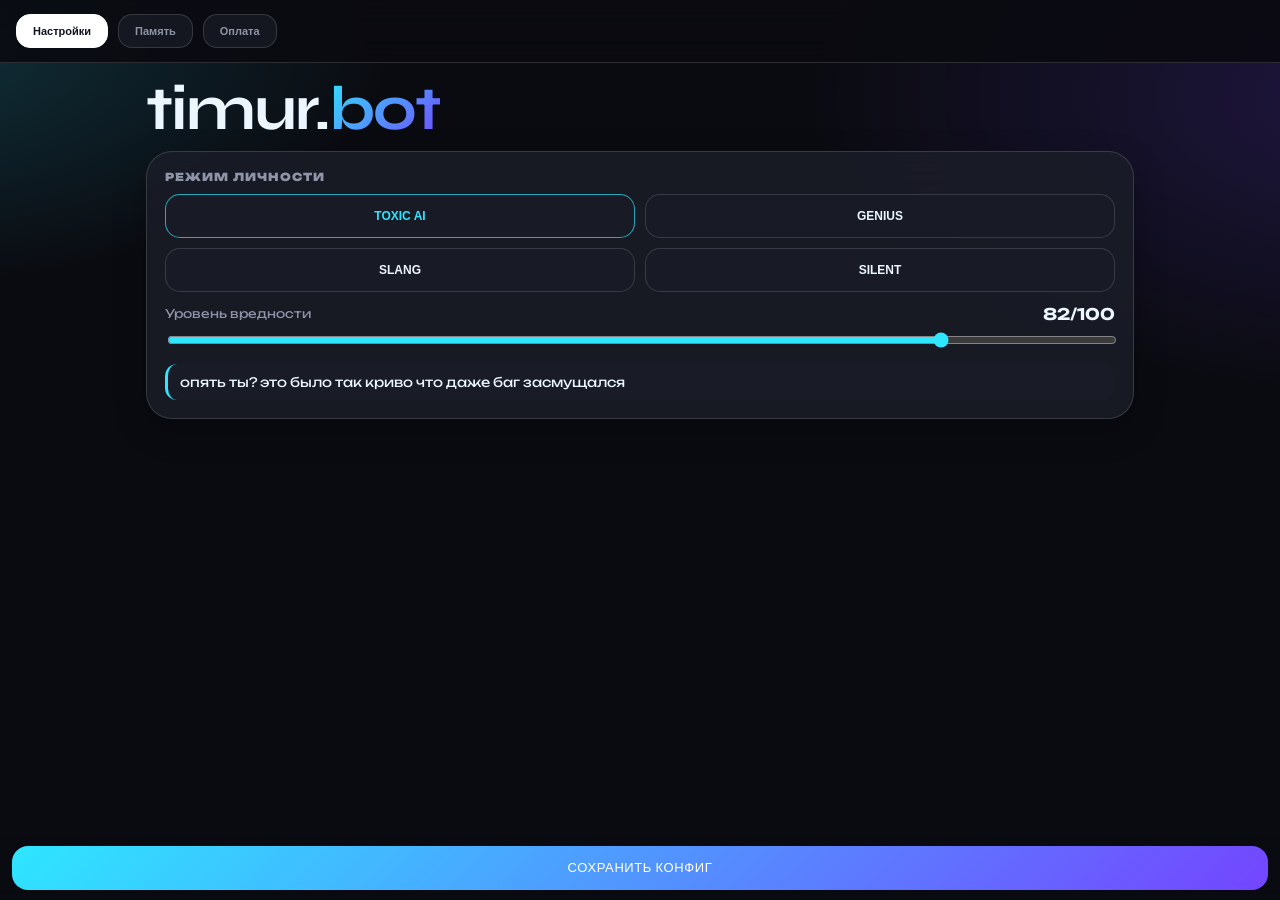
==== miniapp/public/index.html @ 244d6d94 "miniapp: redesign memory cloud into animated water droplets - rework association cloud renderer to s" ====
<!DOCTYPE html>
<html lang="ru">
<head>
  <meta charset="UTF-8" />
  <meta name="viewport" content="width=device-width, initial-scale=1.0, viewport-fit=cover" />
  <title>timur.bot admin</title>
  <script src="https://telegram.org/js/telegram-web-app.js?62"></script>
  <link rel="preconnect" href="https://fonts.googleapis.com">
  <link rel="preconnect" href="https://fonts.gstatic.com" crossorigin>
  <link href="https://fonts.googleapis.com/css2?family=Syne:wght@800&family=Unbounded:wght@400;700;900&display=swap" rel="stylesheet">
  <style>
    :root {
      --bg: var(--tg-theme-bg-color, #0a0b11);
      --card: color-mix(in srgb, var(--tg-theme-secondary-bg-color, #1b1d28) 84%, transparent);
      --text: var(--tg-theme-text-color, #ecf6ff);
      --hint: var(--tg-theme-hint-color, #8f95a8);
      --line: rgba(255, 255, 255, 0.14);
      --cyan: #2ee6ff;
      --violet: #7445ff;
      --gradient: linear-gradient(135deg, #2ee6ff 0%, #7445ff 100%);
    }

    * { box-sizing: border-box; }
    html, body { margin: 0; min-height: 100%; background: var(--bg); color: var(--text); }
    body {
      font-family: "Unbounded", system-ui, sans-serif;
      background:
        radial-gradient(900px 420px at -10% 8%, rgba(46, 230, 255, 0.18), transparent 58%),
        radial-gradient(1000px 500px at 110% 18%, rgba(116, 69, 255, 0.2), transparent 60%),
        var(--bg);
      padding-bottom: calc(84px + var(--tg-content-safe-area-inset-bottom, 0px));
    }

    nav {
      position: sticky;
      top: 0;
      z-index: 30;
      display: flex;
      gap: 10px;
      overflow-x: auto;
      padding: calc(14px + var(--tg-safe-area-inset-top, 0px)) 16px 14px;
      border-bottom: 1px solid var(--line);
      backdrop-filter: blur(14px);
      background: color-mix(in srgb, var(--bg) 90%, transparent);
    }
    nav::-webkit-scrollbar { display: none; }
    .tab-btn {
      border: 1px solid var(--line);
      border-radius: 14px;
      color: var(--hint);
      background: color-mix(in srgb, var(--card) 88%, transparent);
      padding: 10px 16px;
      font-weight: 700;
      font-size: 11px;
      white-space: nowrap;
      cursor: pointer;
    }
    .tab-btn.active { background: #fff; color: #0f1320; border-color: #fff; }

    .container { max-width: 760px; margin: 0 auto; padding: 14px 12px; }
    .section { display: none; animation: rise .28s ease; }
    .section.active { display: block; }
    @keyframes rise { from { opacity: 0; transform: translateY(12px); } to { opacity: 1; transform: translateY(0); } }

    .logo {
      font-family: "Syne", sans-serif;
      font-size: clamp(34px, 10vw, 62px);
      line-height: 0.84;
      letter-spacing: -2px;
      margin: 0 0 16px;
    }
    .grad {
      background: var(--gradient);
      -webkit-background-clip: text;
      -webkit-text-fill-color: transparent;
      color: transparent;
    }

    .card {
      border: 1px solid var(--line);
      border-radius: 22px;
      background: var(--card);
      backdrop-filter: blur(20px);
      padding: 14px;
      margin-bottom: 12px;
      box-shadow: 0 12px 32px rgba(0, 0, 0, 0.26);
    }
    .label {
      font-size: 11px;
      color: var(--hint);
      font-weight: 900;
      letter-spacing: 1px;
      text-transform: uppercase;
      margin-bottom: 10px;
      display: block;
    }

    .persona-grid { display: grid; grid-template-columns: repeat(2, 1fr); gap: 10px; }
    .chip {
      border: 1px solid var(--line);
      border-radius: 15px;
      padding: 14px;
      background: color-mix(in srgb, var(--card) 88%, transparent);
      text-align: center;
      color: var(--text);
      font-size: 12px;
      font-weight: 700;
      cursor: pointer;
    }
    .chip.active { color: var(--cyan); border-color: rgba(46, 230, 255, 0.7); }

    .small { color: var(--hint); font-size: 12px; line-height: 1.5; }
    .preview {
      margin-top: 12px;
      border-left: 3px solid var(--cyan);
      border-radius: 12px;
      padding: 10px 12px;
      background: color-mix(in srgb, var(--card) 88%, transparent);
      font-size: 13px;
    }

    .member-tabs { display: flex; flex-wrap: wrap; gap: 8px; margin-bottom: 10px; }
    .member-btn {
      border: 1px solid var(--line);
      border-radius: 999px;
      background: color-mix(in srgb, var(--card) 88%, transparent);
      color: var(--text);
      font-size: 11px;
      font-weight: 700;
      padding: 8px 14px;
      cursor: pointer;
    }
    .member-btn.active { border-color: rgba(46, 230, 255, 0.82); color: var(--cyan); }

    .bubble-wrap {
      border: 1px solid var(--line);
      border-radius: 16px;
      min-height: clamp(260px, 44vh, 360px);
      background:
        radial-gradient(460px 240px at 50% 50%, rgba(46, 230, 255, 0.1), transparent 65%),
        radial-gradient(500px 260px at 54% 52%, rgba(116, 69, 255, 0.14), transparent 68%),
        rgba(0,0,0,0.1);
      overflow: hidden;
      position: relative;
    }
    #cloudCanvas { width: 100%; height: clamp(260px, 44vh, 360px); display: block; }

    .row { display: flex; justify-content: space-between; align-items: center; gap: 10px; }
    .mode-grid { display: grid; grid-template-columns: 1fr 1fr; gap: 8px; margin: 10px 0; }
    .mode-btn {
      border: 1px solid var(--line);
      border-radius: 14px;
      background: color-mix(in srgb, var(--card) 88%, transparent);
      color: var(--text);
      font-size: 11px;
      font-weight: 700;
      padding: 11px 10px;
      text-align: center;
      cursor: pointer;
    }
    .mode-btn.active { background: #fff; color: #0f1320; border-color: #fff; }

    .price {
      font-family: "Syne", sans-serif;
      font-size: 38px;
      line-height: 1;
      margin: 8px 0;
    }

    .table { margin-top: 10px; border: 1px solid var(--line); border-radius: 14px; overflow: hidden; }
    .tr {
      display: grid;
      grid-template-columns: 1.2fr 0.7fr 0.6fr;
      gap: 8px;
      padding: 10px;
      font-size: 10px;
      border-bottom: 1px solid var(--line);
      background: color-mix(in srgb, var(--card) 92%, transparent);
    }
    .tr:last-child { border-bottom: none; }
    .tr.head { color: var(--hint); text-transform: uppercase; font-size: 10px; }

    .buttons { display: grid; grid-template-columns: 1fr 1fr; gap: 8px; margin-top: 12px; }
    .btn {
      border: 1px solid var(--line);
      border-radius: 14px;
      padding: 12px;
      font-family: inherit;
      font-size: 11px;
      font-weight: 700;
      cursor: pointer;
      color: var(--text);
      background: color-mix(in srgb, var(--card) 88%, transparent);
    }
    .btn.primary { background: #fff; color: #0f1320; border-color: #fff; }

    .bottom {
      position: fixed;
      left: 0;
      right: 0;
      bottom: 0;
      padding: 10px 12px;
      padding-bottom: calc(10px + var(--tg-content-safe-area-inset-bottom, 0px));
      background: linear-gradient(to top, color-mix(in srgb, var(--bg) 96%, transparent), transparent);
    }
    .save {
      width: 100%;
      border: none;
      border-radius: 16px;
      padding: 14px;
      font-family: "Syne", sans-serif;
      text-transform: uppercase;
      letter-spacing: 0.6px;
      font-size: 13px;
      color: #fff;
      background: var(--gradient);
      cursor: pointer;
    }

    .bubble {
      filter: drop-shadow(0 0 14px rgba(116,69,255,.35));
      transition: transform .12s ease;
    }
    .bubble:hover { transform: scale(1.04); }

    @media (max-width: 560px) {
      .persona-grid { grid-template-columns: 1fr; }
      .mode-grid { grid-template-columns: 1fr; }
      .buttons { grid-template-columns: 1fr; }
      .logo { margin-bottom: 12px; letter-spacing: -1px; }
      .tab-btn { padding: 9px 13px; font-size: 10px; }
      .member-btn { font-size: 10px; padding: 7px 12px; }
      .small { font-size: 11px; }
      .price { font-size: 34px; }
      .tr { padding: 9px 8px; }
    }

    @media (min-width: 900px) {
      .container { max-width: 1020px; padding: 20px 16px; }
      .card { border-radius: 26px; padding: 18px; }
      .bubble-wrap { min-height: 420px; border-radius: 20px; }
      #cloudCanvas { height: 420px; }
    }
  </style>
</head>
<body>
  <nav>
    <button type="button" class="tab-btn active" data-tab="settings">Настройки</button>
    <button type="button" class="tab-btn" data-tab="memory">Память</button>
    <button type="button" class="tab-btn" data-tab="billing">Оплата</button>
  </nav>

  <main class="container">
    <section id="settings" class="section active">
      <h1 class="logo">timur.<span class="grad">bot</span></h1>
      <div class="card">
        <span class="label">Режим личности</span>
        <div id="personaGrid" class="persona-grid"></div>
        <div class="row" style="margin-top:12px">
          <span class="small">Уровень вредности</span>
          <b id="heatValue">82/100</b>
        </div>
        <input id="heatRange" type="range" min="0" max="100" value="82" style="width:100%; margin-top:8px; accent-color:#2ee6ff;">
        <div id="previewText" class="preview"></div>
      </div>
    </section>

    <section id="memory" class="section">
      <h1 class="logo">data.<span class="grad">cloud</span></h1>
      <div class="card">
        <span class="label">Персонажи беседы</span>
        <div id="memberTabs" class="member-tabs"></div>
        <div class="bubble-wrap">
          <canvas id="cloudCanvas"></canvas>
        </div>
        <div class="small" id="archText" style="margin-top:10px"></div>
        <div class="small" id="linksText"></div>
      </div>
    </section>

    <section id="billing" class="section">
      <h1 class="logo">pay.<span class="grad">hub</span></h1>
      <div class="card">
        <span class="label">Схема оплаты</span>
        <div class="mode-grid">
          <button class="mode-btn active" data-mode="owner">Админ платит за всех</button>
          <button class="mode-btn" data-mode="split">Split на участников</button>
        </div>
        <div class="row"><span class="small">Активных за 30 дней</span><b id="activeUsers">13</b></div>
        <div class="row"><span class="small">Платящих</span><b id="payerCount">10</b></div>
        <div class="row"><span class="small">Цена за активного</span><b id="pricePer">45₽</b></div>
        <div class="row"><span class="small">Итог (RUB)</span><b id="sumRub">585₽</b></div>
        <div id="sumStars" class="price">699 Stars</div>
        <div class="small">Для цифровых функций в Telegram используются Stars, сумма целая.</div>
        <div class="table">
          <div class="tr head"><div>Участник</div><div>Статус</div><div>Доля</div></div>
          <div id="payerRows"></div>
        </div>
        <div class="buttons">
          <button class="btn">Сформировать инвойсы</button>
          <button class="btn primary">Оплатить</button>
        </div>
      </div>
    </section>
  </main>

  <div class="bottom">
    <button id="saveBtn" class="save">Сохранить конфиг</button>
  </div>

  <script>
    const tg = window.Telegram?.WebApp;
    if (tg) {
      tg.ready();
      tg.expand();
    }

    const state = {
      currentTab: "settings",
      persona: "toxic",
      heat: 82,
      billingMode: "owner",
      activeUsers30d: 13,
      payerCount: 10,
      pricePerRub: 45,
      minRub: 199,
      maxRub: 3490,
      starsPerRub: 1.2,
      selectedMember: "masha",
      previews: {
        toxic: "опять ты? это было так криво что даже баг засмущался",
        genius: "решение простое если не ломать архитектуру ради одной фичи",
        slang: "бро ща раскидаю по фактам и будет красота",
        silent: "..."
      },
      personas: [
        ["toxic", "TOXIC AI"],
        ["genius", "GENIUS"],
        ["slang", "SLANG"],
        ["silent", "SILENT"]
      ],
      members: [
        { id: "alex", title: "@alex_crypto", tags: ["Стейкинг", "NFT", "Python", "Темки", "Лудоман"], archetypes: ["драматик", "айтишник"], links: ["@masha_dev", "@timur"] },
        { id: "masha", title: "@masha_dev", tags: ["Frontend", "UX/UI", "Swift", "Awwwards", "Дедлайны"], archetypes: ["айтишник", "мемолог"], links: ["@alex_crypto", "@timur"] },
        { id: "timur", title: "@timur", tags: ["Сленг", "Прожарка", "Казань", "Зал", "Ирония", "Мемы"], archetypes: ["мемолог", "спортсмен"], links: ["@alex_crypto", "@masha_dev"] }
      ]
    };

    let cloudEngine = null;

    function haptic(type = "selection") {
      if (!tg?.HapticFeedback) return;
      try {
        if (type === "selection") tg.HapticFeedback.selectionChanged();
        if (type === "soft") tg.HapticFeedback.impactOccurred("soft");
        if (type === "success") tg.HapticFeedback.notificationOccurred("success");
      } catch (_) {}
    }

    function renderTabs() {
      const tabButtons = document.querySelectorAll(".tab-btn");
      const sections = document.querySelectorAll(".section");
      tabButtons.forEach(btn => {
        btn.onclick = () => {
          state.currentTab = btn.dataset.tab;
          tabButtons.forEach(x => x.classList.toggle("active", x === btn));
          sections.forEach(s => s.classList.toggle("active", s.id === state.currentTab));
          haptic("selection");
        };
      });
    }

    function renderSettings() {
      const wrap = document.getElementById("personaGrid");
      wrap.innerHTML = "";
      state.personas.forEach(([id, title]) => {
        const b = document.createElement("button");
        b.type = "button";
        b.className = "chip" + (state.persona === id ? " active" : "");
        b.textContent = title;
        b.onclick = () => {
          state.persona = id;
          renderSettings();
          haptic("soft");
        };
        wrap.appendChild(b);
      });
      const range = document.getElementById("heatRange");
      range.value = String(state.heat);
      range.oninput = e => {
        state.heat = Number(e.target.value);
        document.getElementById("heatValue").textContent = state.heat + "/100";
      };
      document.getElementById("heatValue").textContent = state.heat + "/100";
      document.getElementById("previewText").textContent = state.previews[state.persona] || "...";
    }

    function renderMembers() {
      const tabs = document.getElementById("memberTabs");
      tabs.innerHTML = "";
      state.members.forEach(m => {
        const b = document.createElement("button");
        b.type = "button";
        b.className = "member-btn" + (state.selectedMember === m.id ? " active" : "");
        b.textContent = m.title;
        b.onclick = () => {
          state.selectedMember = m.id;
          renderMembers();
          haptic("selection");
        };
        tabs.appendChild(b);
      });

      const m = state.members.find(x => x.id === state.selectedMember) || state.members[0];
      document.getElementById("archText").textContent = "Архетипы: " + m.archetypes.join(", ");
      document.getElementById("linksText").textContent = "Связи: " + m.links.join(", ");
      renderBubbleCloud(m.tags);
    }

    function stopBubbleCloud() {
      if (cloudEngine?.raf) cancelAnimationFrame(cloudEngine.raf);
      cloudEngine = null;
    }

    function renderBubbleCloud(tags) {
      stopBubbleCloud();

      const canvas = document.getElementById("cloudCanvas");
      const wrap = canvas.parentElement;
      const dpr = Math.max(1, window.devicePixelRatio || 1);
      const w = wrap.clientWidth || 900;
      const h = wrap.clientHeight || 420;
      canvas.width = Math.floor(w * dpr);
      canvas.height = Math.floor(h * dpr);

      const ctx = canvas.getContext("2d");
      if (!ctx) return;
      ctx.setTransform(dpr, 0, 0, dpr, 0, 0);
      ctx.textAlign = "center";
      ctx.textBaseline = "middle";
      ctx.font = "800 20px Unbounded, sans-serif";

      const cx = w * 0.52;
      const cy = h * 0.52;
      const nodes = tags.map((label, i) => {
        const base = 30 + label.length * 3.2;
        const r = Math.max(30, Math.min(92, base));
        const angle = (Math.PI * 2 * i) / Math.max(1, tags.length);
        const ring = Math.min(w, h) * 0.16 + (i % 3) * 30 + Math.random() * 18;
        return {
          label,
          r,
          x: cx + Math.cos(angle) * ring,
          y: cy + Math.sin(angle) * ring,
          vx: (Math.random() - 0.5) * 0.22,
          vy: (Math.random() - 0.5) * 0.22,
          phase: Math.random() * Math.PI * 2,
          wobble: 0.022 + Math.random() * 0.018,
          wobblePhase: Math.random() * Math.PI * 2
        };
      });

      function keepInside(n) {
        const pad = 8;
        if (n.x < n.r + pad) { n.x = n.r + pad; n.vx *= -0.72; }
        if (n.x > w - n.r - pad) { n.x = w - n.r - pad; n.vx *= -0.72; }
        if (n.y < n.r + pad) { n.y = n.r + pad; n.vy *= -0.72; }
        if (n.y > h - n.r - pad) { n.y = h - n.r - pad; n.vy *= -0.72; }
      }

      function collide() {
        for (let i = 0; i < nodes.length; i += 1) {
          for (let j = i + 1; j < nodes.length; j += 1) {
            const a = nodes[i];
            const b = nodes[j];
            const dx = b.x - a.x;
            const dy = b.y - a.y;
            const dist = Math.hypot(dx, dy) || 0.0001;
            const minDist = a.r + b.r + 6;
            if (dist >= minDist) continue;
            const overlap = (minDist - dist) * 0.52;
            const nx = dx / dist;
            const ny = dy / dist;
            a.x -= nx * overlap;
            a.y -= ny * overlap;
            b.x += nx * overlap;
            b.y += ny * overlap;
            a.vx -= nx * 0.03;
            a.vy -= ny * 0.03;
            b.vx += nx * 0.03;
            b.vy += ny * 0.03;
          }
        }
      }

      function drawDropletPath(ctx2d, rr, t, wobble, wobblePhase) {
        const points = 44;
        const pts = [];
        for (let i = 0; i < points; i += 1) {
          const a = (Math.PI * 2 * i) / points;
          const noise =
            1 +
            Math.sin(a * 2.1 + t * 0.42 + wobblePhase) * wobble +
            Math.cos(a * 3.4 - t * 0.37 + wobblePhase * 0.9) * (wobble * 0.72);
          const r = rr * Math.max(0.9, Math.min(1.08, noise));
          pts.push({ x: Math.cos(a) * r, y: Math.sin(a) * r });
        }
        ctx2d.beginPath();
        for (let i = 0; i < points; i += 1) {
          const p0 = pts[i];
          const p1 = pts[(i + 1) % points];
          const mx = (p0.x + p1.x) * 0.5;
          const my = (p0.y + p1.y) * 0.5;
          if (i === 0) ctx2d.moveTo(mx, my);
          ctx2d.quadraticCurveTo(p1.x, p1.y, mx, my);
        }
        ctx2d.closePath();
      }

      function drawBubble(n, t) {
        const pulse = 1 + Math.sin(t * 0.45 + n.phase) * 0.014;
        const rr = n.r * pulse;

        ctx.save();
        ctx.translate(n.x, n.y);

        const g = ctx.createRadialGradient(-rr * 0.36, -rr * 0.42, rr * 0.14, 0, 0, rr * 1.12);
        g.addColorStop(0, "rgba(236,253,255,0.34)");
        g.addColorStop(0.48, "rgba(128,232,255,0.2)");
        g.addColorStop(1, "rgba(44,174,214,0.12)");
        ctx.strokeStyle = "rgba(129,236,255,0.44)";
        ctx.shadowColor = "rgba(76,215,255,0.3)";

        ctx.fillStyle = g;
        ctx.lineWidth = 1.2;
        ctx.shadowBlur = 18;
        drawDropletPath(ctx, rr, t, n.wobble, n.wobblePhase);
        ctx.fill();
        ctx.stroke();

        const gloss = ctx.createRadialGradient(-rr * 0.42, -rr * 0.52, rr * 0.02, -rr * 0.3, -rr * 0.32, rr * 0.6);
        gloss.addColorStop(0, "rgba(255,255,255,0.32)");
        gloss.addColorStop(1, "rgba(255,255,255,0)");
        ctx.fillStyle = gloss;
        ctx.beginPath();
        ctx.ellipse(-rr * 0.16, -rr * 0.2, rr * 0.52, rr * 0.42, -0.35, 0, Math.PI * 2);
        ctx.fill();

        ctx.strokeStyle = "rgba(215,252,255,0.34)";
        ctx.lineWidth = 1;
        ctx.beginPath();
        ctx.ellipse(-rr * 0.2, -rr * 0.22, rr * 0.38, rr * 0.28, -0.4, 3.8, 5.95);
        ctx.stroke();

        ctx.shadowBlur = 0;
        ctx.fillStyle = "rgba(233,251,255,0.95)";
        ctx.strokeStyle = "rgba(5,9,18,0.18)";
        ctx.lineWidth = 2.2;
        const textSize = Math.max(12, Math.min(22, rr * 0.33));
        ctx.font = `800 ${textSize}px Unbounded, sans-serif`;
        ctx.strokeText(n.label, 0, 0);
        ctx.fillText(n.label, 0, 0);

        ctx.restore();
      }

      function frame(now) {
        const t = now * 0.0007;
        ctx.clearRect(0, 0, w, h);

        for (let i = 0; i < nodes.length; i += 1) {
          const n = nodes[i];
          n.vx += Math.cos(t + i * 0.7 + n.phase) * 0.009;
          n.vy += Math.sin(t * 1.08 + i * 0.6 + n.phase) * 0.009;
          n.vx += (cx - n.x) * 0.00035;
          n.vy += (cy - n.y) * 0.00035;
          n.vx *= 0.993;
          n.vy *= 0.993;
          n.x += n.vx;
          n.y += n.vy;
          keepInside(n);
        }
        collide();

        nodes.forEach(n => drawBubble(n, t));
        cloudEngine.raf = requestAnimationFrame(frame);
      }

      cloudEngine = { raf: 0 };
      cloudEngine.raf = requestAnimationFrame(frame);
    }

    function totalRub() {
      const raw = state.activeUsers30d * state.pricePerRub;
      return Math.max(state.minRub, Math.min(state.maxRub, raw));
    }

    function totalStars() {
      return Math.max(1, Math.round(totalRub() * state.starsPerRub));
    }

    function renderBilling() {
      document.querySelectorAll(".mode-btn").forEach(btn => {
        btn.classList.toggle("active", btn.dataset.mode === state.billingMode);
        btn.onclick = () => {
          state.billingMode = btn.dataset.mode;
          state.payerCount = state.billingMode === "owner" ? 1 : Math.min(10, state.activeUsers30d);
          renderBilling();
          haptic("selection");
        };
      });

      const rub = totalRub();
      const stars = totalStars();
      document.getElementById("activeUsers").textContent = state.activeUsers30d;
      document.getElementById("payerCount").textContent = state.payerCount;
      document.getElementById("pricePer").textContent = state.pricePerRub + "₽";
      document.getElementById("sumRub").textContent = rub + "₽";
      document.getElementById("sumStars").textContent = stars + " Stars";

      const rows = document.getElementById("payerRows");
      rows.innerHTML = "";
      const pick = state.members.slice(0, state.payerCount);
      const share = Math.ceil(stars / Math.max(1, state.payerCount));
      pick.forEach(m => {
        const tr = document.createElement("div");
        tr.className = "tr";
        tr.innerHTML = `<div>${m.title}</div><div>pending</div><div>${share}</div>`;
        rows.appendChild(tr);
      });
    }

    function serializeConfig() {
      return {
        persona: state.persona,
        heat: state.heat,
        selectedMember: state.selectedMember,
        billing: {
          mode: state.billingMode,
          activeUsers30d: state.activeUsers30d,
          payerCount: state.payerCount,
          totalRub: totalRub(),
          totalStars: totalStars(),
          currency: "XTR"
        },
        ts: new Date().toISOString()
      };
    }

    function bindSave() {
      const saveBtn = document.getElementById("saveBtn");
      saveBtn.onclick = () => {
        const payload = JSON.stringify({ type: "admin_config", payload: serializeConfig() });
        if (tg?.sendData) tg.sendData(payload);
        else console.log(payload);
        haptic("success");
      };
    }

    function bootstrap() {
      renderTabs();
      renderSettings();
      renderMembers();
      renderBilling();
      bindSave();
      window.addEventListener("resize", () => renderMembers());
    }

    bootstrap();
  </script>
</body>
</html>
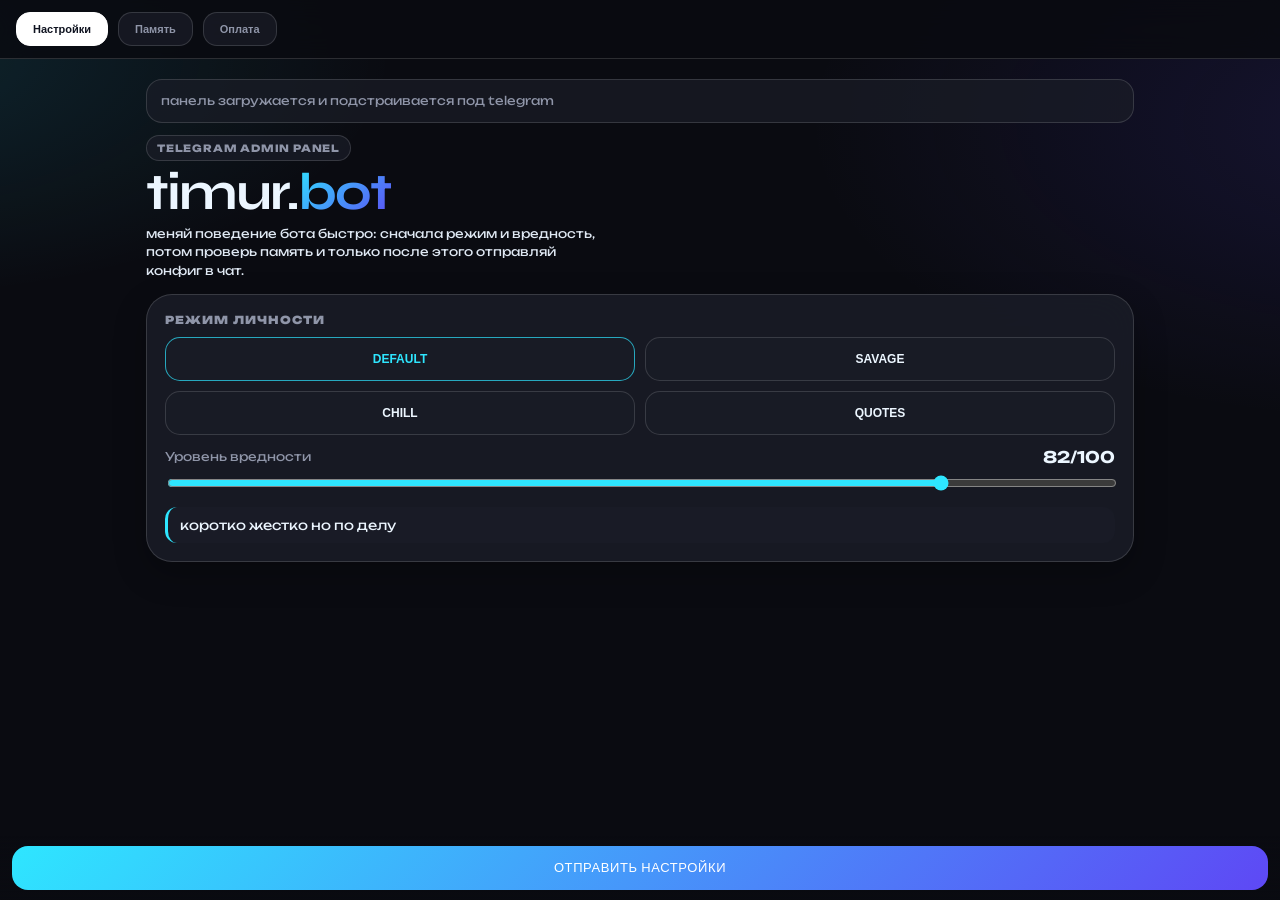
==== commit e44f0c1c: "Wire Telegram Mini App admin flow end-to-end - add Mini App launch and WEB_APP_DATA handling in bot " ====
--- a/miniapp/public/index.html
+++ b/miniapp/public/index.html
@@ -16,8 +16,11 @@
       --hint: var(--tg-theme-hint-color, #8f95a8);
       --line: rgba(255, 255, 255, 0.14);
       --cyan: #2ee6ff;
-      --violet: #7445ff;
-      --gradient: linear-gradient(135deg, #2ee6ff 0%, #7445ff 100%);
+      --violet: #5e48f5;
+      --gradient: linear-gradient(135deg, #2ee6ff 0%, #5e48f5 100%);
+      --surface: color-mix(in srgb, var(--bg) 92%, transparent);
+      --app-safe-top: var(--tg-safe-area-inset-top, 0px);
+      --app-safe-bottom: var(--tg-content-safe-area-inset-bottom, 0px);
     }
 
     * { box-sizing: border-box; }
@@ -25,10 +28,10 @@
     body {
       font-family: "Unbounded", system-ui, sans-serif;
       background:
-        radial-gradient(900px 420px at -10% 8%, rgba(46, 230, 255, 0.18), transparent 58%),
-        radial-gradient(1000px 500px at 110% 18%, rgba(116, 69, 255, 0.2), transparent 60%),
+        radial-gradient(900px 420px at -10% 8%, rgba(46, 230, 255, 0.12), transparent 58%),
+        radial-gradient(1000px 500px at 110% 18%, rgba(94, 72, 245, 0.14), transparent 60%),
         var(--bg);
-      padding-bottom: calc(84px + var(--tg-content-safe-area-inset-bottom, 0px));
+      padding-bottom: calc(84px + var(--app-safe-bottom));
     }
 
     nav {
@@ -38,10 +41,10 @@
       display: flex;
       gap: 10px;
       overflow-x: auto;
-      padding: calc(14px + var(--tg-safe-area-inset-top, 0px)) 16px 14px;
+      padding: calc(12px + var(--app-safe-top)) 16px 12px;
       border-bottom: 1px solid var(--line);
       backdrop-filter: blur(14px);
-      background: color-mix(in srgb, var(--bg) 90%, transparent);
+      background: color-mix(in srgb, var(--surface) 94%, transparent);
     }
     nav::-webkit-scrollbar { display: none; }
     .tab-btn {
@@ -57,17 +60,17 @@
     }
     .tab-btn.active { background: #fff; color: #0f1320; border-color: #fff; }
 
-    .container { max-width: 760px; margin: 0 auto; padding: 14px 12px; }
+    .container { max-width: 760px; margin: 0 auto; padding: 12px; }
     .section { display: none; animation: rise .28s ease; }
     .section.active { display: block; }
     @keyframes rise { from { opacity: 0; transform: translateY(12px); } to { opacity: 1; transform: translateY(0); } }
 
     .logo {
       font-family: "Syne", sans-serif;
-      font-size: clamp(34px, 10vw, 62px);
+      font-size: clamp(28px, 8vw, 52px);
       line-height: 0.84;
       letter-spacing: -2px;
-      margin: 0 0 16px;
+      margin: 0 0 10px;
     }
     .grad {
       background: var(--gradient);
@@ -110,6 +113,28 @@
     .chip.active { color: var(--cyan); border-color: rgba(46, 230, 255, 0.7); }
 
     .small { color: var(--hint); font-size: 12px; line-height: 1.5; }
+    .lede {
+      color: color-mix(in srgb, var(--text) 86%, var(--hint));
+      font-size: 12px;
+      line-height: 1.55;
+      margin: 0 0 14px;
+      max-width: 42ch;
+    }
+    .eyebrow {
+      display: inline-flex;
+      align-items: center;
+      gap: 8px;
+      padding: 6px 10px;
+      border-radius: 999px;
+      border: 1px solid var(--line);
+      background: color-mix(in srgb, var(--card) 88%, transparent);
+      color: var(--hint);
+      font-size: 10px;
+      font-weight: 800;
+      letter-spacing: .8px;
+      text-transform: uppercase;
+      margin-bottom: 10px;
+    }
     .preview {
       margin-top: 12px;
       border-left: 3px solid var(--cyan);
@@ -118,6 +143,20 @@
       background: color-mix(in srgb, var(--card) 88%, transparent);
       font-size: 13px;
     }
+    .status {
+      margin-bottom: 12px;
+      border: 1px solid var(--line);
+      border-radius: 16px;
+      padding: 12px 14px;
+      background: color-mix(in srgb, var(--card) 82%, transparent);
+      font-size: 12px;
+      line-height: 1.5;
+      color: var(--text);
+    }
+    .status[data-tone="muted"] { color: var(--hint); }
+    .status[data-tone="success"] { border-color: rgba(46, 230, 255, 0.35); }
+    .status[data-tone="warning"] { border-color: rgba(255, 208, 110, 0.35); }
+    .status.hidden { display: none; }
 
     .member-tabs { display: flex; flex-wrap: wrap; gap: 8px; margin-bottom: 10px; }
     .member-btn {
@@ -137,13 +176,23 @@
       border-radius: 16px;
       min-height: clamp(260px, 44vh, 360px);
       background:
-        radial-gradient(460px 240px at 50% 50%, rgba(46, 230, 255, 0.1), transparent 65%),
-        radial-gradient(500px 260px at 54% 52%, rgba(116, 69, 255, 0.14), transparent 68%),
-        rgba(0,0,0,0.1);
+        radial-gradient(460px 240px at 50% 50%, rgba(46, 230, 255, 0.07), transparent 65%),
+        radial-gradient(500px 260px at 54% 52%, rgba(94, 72, 245, 0.1), transparent 68%),
+        rgba(0,0,0,0.08);
       overflow: hidden;
       position: relative;
     }
     #cloudCanvas { width: 100%; height: clamp(260px, 44vh, 360px); display: block; }
+    .empty-state {
+      min-height: 220px;
+      display: grid;
+      place-items: center;
+      text-align: center;
+      padding: 24px;
+      color: var(--hint);
+      font-size: 12px;
+      line-height: 1.5;
+    }
 
     .row { display: flex; justify-content: space-between; align-items: center; gap: 10px; }
     .mode-grid { display: grid; grid-template-columns: 1fr 1fr; gap: 8px; margin: 10px 0; }
@@ -200,9 +249,10 @@
       right: 0;
       bottom: 0;
       padding: 10px 12px;
-      padding-bottom: calc(10px + var(--tg-content-safe-area-inset-bottom, 0px));
+      padding-bottom: calc(10px + var(--app-safe-bottom));
       background: linear-gradient(to top, color-mix(in srgb, var(--bg) 96%, transparent), transparent);
     }
+    .bottom.hidden { display: none; }
     .save {
       width: 100%;
       border: none;
@@ -216,6 +266,28 @@
       background: var(--gradient);
       cursor: pointer;
     }
+    .stack {
+      display: grid;
+      gap: 10px;
+    }
+    .metric {
+      display: grid;
+      grid-template-columns: 1fr auto;
+      gap: 10px;
+      align-items: baseline;
+      padding: 10px 0;
+      border-bottom: 1px solid color-mix(in srgb, var(--line) 80%, transparent);
+    }
+    .metric:last-child { border-bottom: none; }
+    .note {
+      margin-top: 12px;
+      padding: 12px;
+      border-radius: 14px;
+      border: 1px dashed color-mix(in srgb, var(--line) 88%, transparent);
+      color: var(--hint);
+      font-size: 11px;
+      line-height: 1.55;
+    }
 
     .bubble {
       filter: drop-shadow(0 0 14px rgba(116,69,255,.35));
@@ -251,8 +323,11 @@
   </nav>
 
   <main class="container">
+    <div id="statusBox" class="status" data-tone="muted">панель загружается и подстраивается под telegram</div>
     <section id="settings" class="section active">
+      <div class="eyebrow">telegram admin panel</div>
       <h1 class="logo">timur.<span class="grad">bot</span></h1>
+      <p class="lede">меняй поведение бота быстро: сначала режим и вредность, потом проверь память и только после этого отправляй конфиг в чат.</p>
       <div class="card">
         <span class="label">Режим личности</span>
         <div id="personaGrid" class="persona-grid"></div>
@@ -266,11 +341,13 @@
     </section>
 
     <section id="memory" class="section">
+      <div class="eyebrow">memory preview</div>
       <h1 class="logo">data.<span class="grad">cloud</span></h1>
+      <p class="lede">здесь только preview того, как бот видит людей и темы. можно быстро проверить перекосы перед сохранением настроек.</p>
       <div class="card">
         <span class="label">Персонажи беседы</span>
         <div id="memberTabs" class="member-tabs"></div>
-        <div class="bubble-wrap">
+        <div class="bubble-wrap" id="bubbleWrap">
           <canvas id="cloudCanvas"></canvas>
         </div>
         <div class="small" id="archText" style="margin-top:10px"></div>
@@ -279,32 +356,33 @@
     </section>
 
     <section id="billing" class="section">
+      <div class="eyebrow">billing preview</div>
       <h1 class="logo">pay.<span class="grad">hub</span></h1>
+      <p class="lede">это честный preview биллинга, не экран мгновенной оплаты. здесь мы считаем схему и при желании отправляем квоту обратно в чат.</p>
       <div class="card">
         <span class="label">Схема оплаты</span>
         <div class="mode-grid">
           <button class="mode-btn active" data-mode="owner">Админ платит за всех</button>
           <button class="mode-btn" data-mode="split">Split на участников</button>
         </div>
-        <div class="row"><span class="small">Активных за 30 дней</span><b id="activeUsers">13</b></div>
-        <div class="row"><span class="small">Платящих</span><b id="payerCount">10</b></div>
-        <div class="row"><span class="small">Цена за активного</span><b id="pricePer">45₽</b></div>
-        <div class="row"><span class="small">Итог (RUB)</span><b id="sumRub">585₽</b></div>
+        <div class="stack">
+          <div class="metric"><span class="small">Активных за 30 дней</span><b id="activeUsers">13</b></div>
+          <div class="metric"><span class="small">Платящих</span><b id="payerCount">10</b></div>
+          <div class="metric"><span class="small">Цена за активного</span><b id="pricePer">45₽</b></div>
+          <div class="metric"><span class="small">Итог (RUB)</span><b id="sumRub">585₽</b></div>
+        </div>
         <div id="sumStars" class="price">699 Stars</div>
-        <div class="small">Для цифровых функций в Telegram используются Stars, сумма целая.</div>
+        <div class="small">для digital-функций в telegram используются stars. реальная оплата пока остается в командах бота.</div>
         <div class="table">
           <div class="tr head"><div>Участник</div><div>Статус</div><div>Доля</div></div>
           <div id="payerRows"></div>
         </div>
-        <div class="buttons">
-          <button class="btn">Сформировать инвойсы</button>
-          <button class="btn primary">Оплатить</button>
-        </div>
+        <div class="note" id="billingNote">main button сверху telegram отправит квоту в чат. инвойс здесь не открывается, чтобы не обещать несуществующий flow.</div>
       </div>
     </section>
   </main>
 
-  <div class="bottom">
+  <div id="fallbackBar" class="bottom">
     <button id="saveBtn" class="save">Сохранить конфиг</button>
   </div>
 
@@ -315,35 +393,55 @@
       tg.expand();
     }
 
+    function decodeLaunchState() {
+      const params = new URLSearchParams(window.location.search);
+      const encoded = params.get("state");
+      if (!encoded) return null;
+      try {
+        const normalized = encoded.replace(/-/g, "+").replace(/_/g, "/");
+        const padded = normalized + "=".repeat((4 - (normalized.length % 4)) % 4);
+        const binary = atob(padded);
+        const bytes = Uint8Array.from(binary, ch => ch.charCodeAt(0));
+        const decoded = new TextDecoder("utf-8").decode(bytes);
+        return JSON.parse(decoded);
+      } catch (_) {
+        return null;
+      }
+    }
+
+    const launchState = decodeLaunchState() || {};
+    const personasFromLaunch = (launchState.settings?.personas || []).map(item => [
+      item.id,
+      item.title
+    ]);
+
     const state = {
       currentTab: "settings",
-      persona: "toxic",
-      heat: 82,
+      activeMode: launchState.settings?.activeMode || "default",
+      heat: launchState.settings?.heat ?? 82,
       billingMode: "owner",
-      activeUsers30d: 13,
-      payerCount: 10,
-      pricePerRub: 45,
-      minRub: 199,
-      maxRub: 3490,
+      activeUsers30d: launchState.billing?.activeUsers30d ?? 0,
+      payerCount: launchState.billing?.payerCountOwner ?? 0,
+      payerCountOwner: launchState.billing?.payerCountOwner ?? 0,
+      payerCountSplit: launchState.billing?.payerCountSplit ?? 0,
+      pricePerRub: launchState.billing?.pricePerRub ?? 45,
+      minRub: launchState.billing?.minRub ?? 199,
+      maxRub: launchState.billing?.maxRub ?? 3490,
       starsPerRub: 1.2,
-      selectedMember: "masha",
-      previews: {
-        toxic: "опять ты? это было так криво что даже баг засмущался",
-        genius: "решение простое если не ломать архитектуру ради одной фичи",
-        slang: "бро ща раскидаю по фактам и будет красота",
-        silent: "..."
-      },
-      personas: [
-        ["toxic", "TOXIC AI"],
-        ["genius", "GENIUS"],
-        ["slang", "SLANG"],
-        ["silent", "SILENT"]
+      selectedMember: launchState.memory?.selectedMember || "",
+      previewText: launchState.settings?.previewText || "коротко жестко но по делу",
+      personas: personasFromLaunch.length ? personasFromLaunch : [
+        ["default", "DEFAULT"],
+        ["savage", "SAVAGE"],
+        ["chill", "CHILL"],
+        ["quotes", "QUOTES"]
       ],
-      members: [
-        { id: "alex", title: "@alex_crypto", tags: ["Стейкинг", "NFT", "Python", "Темки", "Лудоман"], archetypes: ["драматик", "айтишник"], links: ["@masha_dev", "@timur"] },
-        { id: "masha", title: "@masha_dev", tags: ["Frontend", "UX/UI", "Swift", "Awwwards", "Дедлайны"], archetypes: ["айтишник", "мемолог"], links: ["@alex_crypto", "@timur"] },
-        { id: "timur", title: "@timur", tags: ["Сленг", "Прожарка", "Казань", "Зал", "Ирония", "Мемы"], archetypes: ["мемолог", "спортсмен"], links: ["@alex_crypto", "@masha_dev"] }
-      ]
+      members: launchState.memory?.members || [],
+      chatId: launchState.chatId || null,
+      statusTone: "muted",
+      statusText: tg ? "панель готова. main button в telegram отправит действие в чат." : "telegram web app не найден. это fallback-preview в браузере.",
+      dirty: false,
+      submitted: false
     };
 
     let cloudEngine = null;
@@ -357,16 +455,136 @@
       } catch (_) {}
     }
 
+    function markDirty() {
+      state.dirty = true;
+      state.submitted = false;
+      syncClosingConfirmation();
+      syncPrimaryAction();
+    }
+
+    function showStatus(text, tone = "muted") {
+      state.statusText = text;
+      state.statusTone = tone;
+      const box = document.getElementById("statusBox");
+      box.textContent = text;
+      box.dataset.tone = tone;
+      box.classList.toggle("hidden", !text);
+    }
+
+    function syncViewportVars() {
+      const root = document.documentElement;
+      const safe = tg?.safeAreaInset || {};
+      const contentSafe = tg?.contentSafeAreaInset || {};
+      root.style.setProperty("--app-safe-top", `${safe.top || 0}px`);
+      root.style.setProperty("--app-safe-bottom", `${contentSafe.bottom || safe.bottom || 0}px`);
+    }
+
+    function totalRub() {
+      const raw = state.activeUsers30d * state.pricePerRub;
+      return Math.max(state.minRub, Math.min(state.maxRub, raw));
+    }
+
+    function totalStars() {
+      return Math.max(1, Math.round(totalRub() * state.starsPerRub));
+    }
+
+    function serializeConfig() {
+      return {
+        chat_id: state.chatId,
+        active_mode: state.activeMode,
+        heat: state.heat,
+        selected_member: state.selectedMember,
+        ts: new Date().toISOString()
+      };
+    }
+
+    function sendPayload(type, payload) {
+      const raw = JSON.stringify({ type, payload });
+      if (tg?.sendData) {
+        tg.sendData(raw);
+        state.submitted = true;
+        state.dirty = false;
+        syncClosingConfirmation();
+        haptic("success");
+        return true;
+      }
+      console.log(raw);
+      showStatus("telegram web app недоступен, payload выведен в console.log", "warning");
+      return false;
+    }
+
+    function handlePrimaryAction() {
+      if (state.currentTab === "billing") {
+        const ok = sendPayload("billing_quote_request", {
+          chat_id: state.chatId,
+          mode: state.billingMode
+        });
+        if (ok) showStatus("квота улетела в чат. telegram закроет окно после sendData.", "success");
+        return;
+      }
+      const ok = sendPayload("admin_config", serializeConfig());
+      if (ok) showStatus("конфиг отправлен в чат и будет применен ботом.", "success");
+    }
+
+    function fallbackPrimaryAction() {
+      handlePrimaryAction();
+    }
+
+    function syncPrimaryAction() {
+      const fallbackBar = document.getElementById("fallbackBar");
+      const saveBtn = document.getElementById("saveBtn");
+      const texts = {
+        settings: state.dirty ? "Сохранить настройки" : "Отправить настройки",
+        memory: "Вернуться к настройкам",
+        billing: "Отправить квоту"
+      };
+      const title = texts[state.currentTab] || "Продолжить";
+
+      if (state.currentTab === "memory") {
+        if (tg?.MainButton) tg.MainButton.hide();
+        fallbackBar.classList.add("hidden");
+        return;
+      }
+
+      saveBtn.textContent = title;
+      fallbackBar.classList.toggle("hidden", Boolean(tg));
+
+      if (tg?.MainButton) {
+        tg.MainButton.setText(title);
+        tg.MainButton.show();
+      }
+    }
+
+    function syncBackButton() {
+      if (!tg?.BackButton) return;
+      if (state.currentTab === "settings") tg.BackButton.hide();
+      else tg.BackButton.show();
+    }
+
+    function syncClosingConfirmation() {
+      if (!tg?.enableClosingConfirmation || !tg?.disableClosingConfirmation) return;
+      if (state.dirty && !state.submitted) tg.enableClosingConfirmation();
+      else tg.disableClosingConfirmation();
+    }
+
+    function switchTab(tabId) {
+      state.currentTab = tabId;
+      document.querySelectorAll(".tab-btn").forEach(btn => {
+        btn.classList.toggle("active", btn.dataset.tab === tabId);
+      });
+      document.querySelectorAll(".section").forEach(section => {
+        section.classList.toggle("active", section.id === tabId);
+      });
+      if (tabId === "memory") maybeResumeBubble();
+      else stopBubbleCloud();
+      syncBackButton();
+      syncPrimaryAction();
+      haptic("selection");
+    }
+
     function renderTabs() {
-      const tabButtons = document.querySelectorAll(".tab-btn");
-      const sections = document.querySelectorAll(".section");
-      tabButtons.forEach(btn => {
-        btn.onclick = () => {
-          state.currentTab = btn.dataset.tab;
-          tabButtons.forEach(x => x.classList.toggle("active", x === btn));
-          sections.forEach(s => s.classList.toggle("active", s.id === state.currentTab));
-          haptic("selection");
-        };
+      document.querySelectorAll(".tab-btn").forEach(btn => {
+        btn.onclick = () => switchTab(btn.dataset.tab);
       });
     }
 
@@ -376,11 +594,13 @@
       state.personas.forEach(([id, title]) => {
         const b = document.createElement("button");
         b.type = "button";
-        b.className = "chip" + (state.persona === id ? " active" : "");
+        b.className = "chip" + (state.activeMode === id ? " active" : "");
         b.textContent = title;
         b.onclick = () => {
-          state.persona = id;
+          state.activeMode = id;
+          state.previewText = `режим ${title.toLowerCase()} активен`;
           renderSettings();
+          markDirty();
           haptic("soft");
         };
         wrap.appendChild(b);
@@ -390,12 +610,39 @@
       range.oninput = e => {
         state.heat = Number(e.target.value);
         document.getElementById("heatValue").textContent = state.heat + "/100";
+        markDirty();
       };
       document.getElementById("heatValue").textContent = state.heat + "/100";
-      document.getElementById("previewText").textContent = state.previews[state.persona] || "...";
+      document.getElementById("previewText").textContent = state.previewText || "...";
+    }
+
+    function stopBubbleCloud() {
+      if (cloudEngine?.raf) cancelAnimationFrame(cloudEngine.raf);
+      cloudEngine = null;
+    }
+
+    function renderEmptyMembers() {
+      stopBubbleCloud();
+      document.getElementById("memberTabs").innerHTML = "";
+      document.getElementById("bubbleWrap").innerHTML = '<div class="empty-state">память пока пустая. сначала дай боту пообщаться в чате, потом здесь появятся люди, темы и связи.</div>';
+      document.getElementById("archText").textContent = "архетипы: пока нет данных";
+      document.getElementById("linksText").textContent = "связи: тоже пока пусто";
+    }
+
+    function ensureCanvas() {
+      const wrap = document.getElementById("bubbleWrap");
+      if (!document.getElementById("cloudCanvas")) {
+        wrap.innerHTML = '<canvas id="cloudCanvas"></canvas>';
+      }
+      return document.getElementById("cloudCanvas");
     }
 
     function renderMembers() {
+      if (!state.members.length) {
+        renderEmptyMembers();
+        return;
+      }
+
       const tabs = document.getElementById("memberTabs");
       tabs.innerHTML = "";
       state.members.forEach(m => {
@@ -412,20 +659,17 @@
       });
 
       const m = state.members.find(x => x.id === state.selectedMember) || state.members[0];
-      document.getElementById("archText").textContent = "Архетипы: " + m.archetypes.join(", ");
-      document.getElementById("linksText").textContent = "Связи: " + m.links.join(", ");
-      renderBubbleCloud(m.tags);
-    }
-
-    function stopBubbleCloud() {
-      if (cloudEngine?.raf) cancelAnimationFrame(cloudEngine.raf);
-      cloudEngine = null;
+      state.selectedMember = m.id;
+      document.getElementById("archText").textContent = "архетипы: " + (m.archetypes || []).join(", ");
+      document.getElementById("linksText").textContent = "связи: " + (m.links || []).join(", ");
+      renderBubbleCloud(m.tags || []);
     }
 
     function renderBubbleCloud(tags) {
       stopBubbleCloud();
-
-      const canvas = document.getElementById("cloudCanvas");
+      if (document.hidden || state.currentTab !== "memory" || !tags.length) return;
+
+      const canvas = ensureCanvas();
       const wrap = canvas.parentElement;
       const dpr = Math.max(1, window.devicePixelRatio || 1);
       const w = wrap.clientWidth || 900;
@@ -438,24 +682,23 @@
       ctx.setTransform(dpr, 0, 0, dpr, 0, 0);
       ctx.textAlign = "center";
       ctx.textBaseline = "middle";
-      ctx.font = "800 20px Unbounded, sans-serif";
 
       const cx = w * 0.52;
       const cy = h * 0.52;
       const nodes = tags.map((label, i) => {
-        const base = 30 + label.length * 3.2;
-        const r = Math.max(30, Math.min(92, base));
+        const base = 28 + label.length * 3;
+        const r = Math.max(28, Math.min(86, base));
         const angle = (Math.PI * 2 * i) / Math.max(1, tags.length);
-        const ring = Math.min(w, h) * 0.16 + (i % 3) * 30 + Math.random() * 18;
+        const ring = Math.min(w, h) * 0.16 + (i % 3) * 28 + Math.random() * 16;
         return {
           label,
           r,
           x: cx + Math.cos(angle) * ring,
           y: cy + Math.sin(angle) * ring,
-          vx: (Math.random() - 0.5) * 0.22,
-          vy: (Math.random() - 0.5) * 0.22,
+          vx: (Math.random() - 0.5) * 0.18,
+          vy: (Math.random() - 0.5) * 0.18,
           phase: Math.random() * Math.PI * 2,
-          wobble: 0.022 + Math.random() * 0.018,
+          wobble: 0.02 + Math.random() * 0.014,
           wobblePhase: Math.random() * Math.PI * 2
         };
       });
@@ -485,16 +728,16 @@
             a.y -= ny * overlap;
             b.x += nx * overlap;
             b.y += ny * overlap;
-            a.vx -= nx * 0.03;
-            a.vy -= ny * 0.03;
-            b.vx += nx * 0.03;
-            b.vy += ny * 0.03;
+            a.vx -= nx * 0.025;
+            a.vy -= ny * 0.025;
+            b.vx += nx * 0.025;
+            b.vy += ny * 0.025;
           }
         }
       }
 
       function drawDropletPath(ctx2d, rr, t, wobble, wobblePhase) {
-        const points = 44;
+        const points = 40;
         const pts = [];
         for (let i = 0; i < points; i += 1) {
           const a = (Math.PI * 2 * i) / points;
@@ -502,7 +745,7 @@
             1 +
             Math.sin(a * 2.1 + t * 0.42 + wobblePhase) * wobble +
             Math.cos(a * 3.4 - t * 0.37 + wobblePhase * 0.9) * (wobble * 0.72);
-          const r = rr * Math.max(0.9, Math.min(1.08, noise));
+          const r = rr * Math.max(0.9, Math.min(1.06, noise));
           pts.push({ x: Math.cos(a) * r, y: Math.sin(a) * r });
         }
         ctx2d.beginPath();
@@ -520,60 +763,46 @@
       function drawBubble(n, t) {
         const pulse = 1 + Math.sin(t * 0.45 + n.phase) * 0.014;
         const rr = n.r * pulse;
-
         ctx.save();
         ctx.translate(n.x, n.y);
 
         const g = ctx.createRadialGradient(-rr * 0.36, -rr * 0.42, rr * 0.14, 0, 0, rr * 1.12);
-        g.addColorStop(0, "rgba(236,253,255,0.34)");
-        g.addColorStop(0.48, "rgba(128,232,255,0.2)");
-        g.addColorStop(1, "rgba(44,174,214,0.12)");
-        ctx.strokeStyle = "rgba(129,236,255,0.44)";
-        ctx.shadowColor = "rgba(76,215,255,0.3)";
-
+        g.addColorStop(0, "rgba(236,253,255,0.28)");
+        g.addColorStop(0.48, "rgba(128,232,255,0.16)");
+        g.addColorStop(1, "rgba(44,174,214,0.1)");
+        ctx.strokeStyle = "rgba(129,236,255,0.36)";
+        ctx.shadowColor = "rgba(76,215,255,0.18)";
         ctx.fillStyle = g;
-        ctx.lineWidth = 1.2;
-        ctx.shadowBlur = 18;
+        ctx.lineWidth = 1.1;
+        ctx.shadowBlur = 14;
         drawDropletPath(ctx, rr, t, n.wobble, n.wobblePhase);
         ctx.fill();
         ctx.stroke();
 
-        const gloss = ctx.createRadialGradient(-rr * 0.42, -rr * 0.52, rr * 0.02, -rr * 0.3, -rr * 0.32, rr * 0.6);
-        gloss.addColorStop(0, "rgba(255,255,255,0.32)");
-        gloss.addColorStop(1, "rgba(255,255,255,0)");
-        ctx.fillStyle = gloss;
-        ctx.beginPath();
-        ctx.ellipse(-rr * 0.16, -rr * 0.2, rr * 0.52, rr * 0.42, -0.35, 0, Math.PI * 2);
-        ctx.fill();
-
-        ctx.strokeStyle = "rgba(215,252,255,0.34)";
-        ctx.lineWidth = 1;
-        ctx.beginPath();
-        ctx.ellipse(-rr * 0.2, -rr * 0.22, rr * 0.38, rr * 0.28, -0.4, 3.8, 5.95);
-        ctx.stroke();
-
         ctx.shadowBlur = 0;
         ctx.fillStyle = "rgba(233,251,255,0.95)";
-        ctx.strokeStyle = "rgba(5,9,18,0.18)";
-        ctx.lineWidth = 2.2;
-        const textSize = Math.max(12, Math.min(22, rr * 0.33));
+        ctx.strokeStyle = "rgba(5,9,18,0.16)";
+        ctx.lineWidth = 2.1;
+        const textSize = Math.max(11, Math.min(20, rr * 0.31));
         ctx.font = `800 ${textSize}px Unbounded, sans-serif`;
         ctx.strokeText(n.label, 0, 0);
         ctx.fillText(n.label, 0, 0);
-
         ctx.restore();
       }
 
       function frame(now) {
+        if (document.hidden || state.currentTab !== "memory") {
+          stopBubbleCloud();
+          return;
+        }
         const t = now * 0.0007;
         ctx.clearRect(0, 0, w, h);
-
         for (let i = 0; i < nodes.length; i += 1) {
           const n = nodes[i];
-          n.vx += Math.cos(t + i * 0.7 + n.phase) * 0.009;
-          n.vy += Math.sin(t * 1.08 + i * 0.6 + n.phase) * 0.009;
-          n.vx += (cx - n.x) * 0.00035;
-          n.vy += (cy - n.y) * 0.00035;
+          n.vx += Math.cos(t + i * 0.7 + n.phase) * 0.007;
+          n.vy += Math.sin(t * 1.08 + i * 0.6 + n.phase) * 0.007;
+          n.vx += (cx - n.x) * 0.00032;
+          n.vy += (cy - n.y) * 0.00032;
           n.vx *= 0.993;
           n.vy *= 0.993;
           n.x += n.vx;
@@ -581,22 +810,16 @@
           keepInside(n);
         }
         collide();
-
         nodes.forEach(n => drawBubble(n, t));
         cloudEngine.raf = requestAnimationFrame(frame);
       }
 
-      cloudEngine = { raf: 0 };
-      cloudEngine.raf = requestAnimationFrame(frame);
-    }
-
-    function totalRub() {
-      const raw = state.activeUsers30d * state.pricePerRub;
-      return Math.max(state.minRub, Math.min(state.maxRub, raw));
-    }
-
-    function totalStars() {
-      return Math.max(1, Math.round(totalRub() * state.starsPerRub));
+      cloudEngine = { raf: requestAnimationFrame(frame) };
+    }
+
+    function maybeResumeBubble() {
+      const current = state.members.find(x => x.id === state.selectedMember) || state.members[0];
+      if (current) renderBubbleCloud(current.tags || []);
     }
 
     function renderBilling() {
@@ -604,7 +827,7 @@
         btn.classList.toggle("active", btn.dataset.mode === state.billingMode);
         btn.onclick = () => {
           state.billingMode = btn.dataset.mode;
-          state.payerCount = state.billingMode === "owner" ? 1 : Math.min(10, state.activeUsers30d);
+          state.payerCount = state.billingMode === "owner" ? state.payerCountOwner : state.payerCountSplit;
           renderBilling();
           haptic("selection");
         };
@@ -621,49 +844,65 @@
       const rows = document.getElementById("payerRows");
       rows.innerHTML = "";
       const pick = state.members.slice(0, state.payerCount);
-      const share = Math.ceil(stars / Math.max(1, state.payerCount));
-      pick.forEach(m => {
+      const share = Math.ceil(stars / Math.max(1, state.payerCount || 1));
+      if (!pick.length) {
         const tr = document.createElement("div");
         tr.className = "tr";
-        tr.innerHTML = `<div>${m.title}</div><div>pending</div><div>${share}</div>`;
+        tr.innerHTML = "<div>нет активных участников</div><div>preview</div><div>0</div>";
         rows.appendChild(tr);
-      });
-    }
-
-    function serializeConfig() {
-      return {
-        persona: state.persona,
-        heat: state.heat,
-        selectedMember: state.selectedMember,
-        billing: {
-          mode: state.billingMode,
-          activeUsers30d: state.activeUsers30d,
-          payerCount: state.payerCount,
-          totalRub: totalRub(),
-          totalStars: totalStars(),
-          currency: "XTR"
-        },
-        ts: new Date().toISOString()
+      } else {
+        pick.forEach(m => {
+          const tr = document.createElement("div");
+          tr.className = "tr";
+          tr.innerHTML = `<div>${m.title}</div><div>preview</div><div>${share}</div>`;
+          rows.appendChild(tr);
+        });
+      }
+    }
+
+    function bindFallbackButton() {
+      document.getElementById("saveBtn").onclick = () => {
+        if (state.currentTab === "memory") {
+          switchTab("settings");
+          return;
+        }
+        fallbackPrimaryAction();
       };
     }
 
-    function bindSave() {
-      const saveBtn = document.getElementById("saveBtn");
-      saveBtn.onclick = () => {
-        const payload = JSON.stringify({ type: "admin_config", payload: serializeConfig() });
-        if (tg?.sendData) tg.sendData(payload);
-        else console.log(payload);
-        haptic("success");
-      };
+    function bindTelegramChrome() {
+      if (!tg) return;
+      try {
+        tg.onEvent("backButtonClicked", () => switchTab("settings"));
+        tg.onEvent("viewportChanged", () => {
+          syncViewportVars();
+          if (state.currentTab === "memory") renderMembers();
+        });
+        tg.onEvent("safeAreaChanged", syncViewportVars);
+        tg.onEvent("contentSafeAreaChanged", syncViewportVars);
+        tg.MainButton.onClick(handlePrimaryAction);
+      } catch (_) {}
     }
 
     function bootstrap() {
+      syncViewportVars();
       renderTabs();
       renderSettings();
       renderMembers();
       renderBilling();
-      bindSave();
-      window.addEventListener("resize", () => renderMembers());
+      bindFallbackButton();
+      bindTelegramChrome();
+      syncBackButton();
+      syncPrimaryAction();
+      syncClosingConfirmation();
+      window.addEventListener("resize", () => {
+        syncViewportVars();
+        if (state.currentTab === "memory") renderMembers();
+      });
+      document.addEventListener("visibilitychange", () => {
+        if (document.hidden) stopBubbleCloud();
+        else if (state.currentTab === "memory") maybeResumeBubble();
+      });
     }
 
     bootstrap();
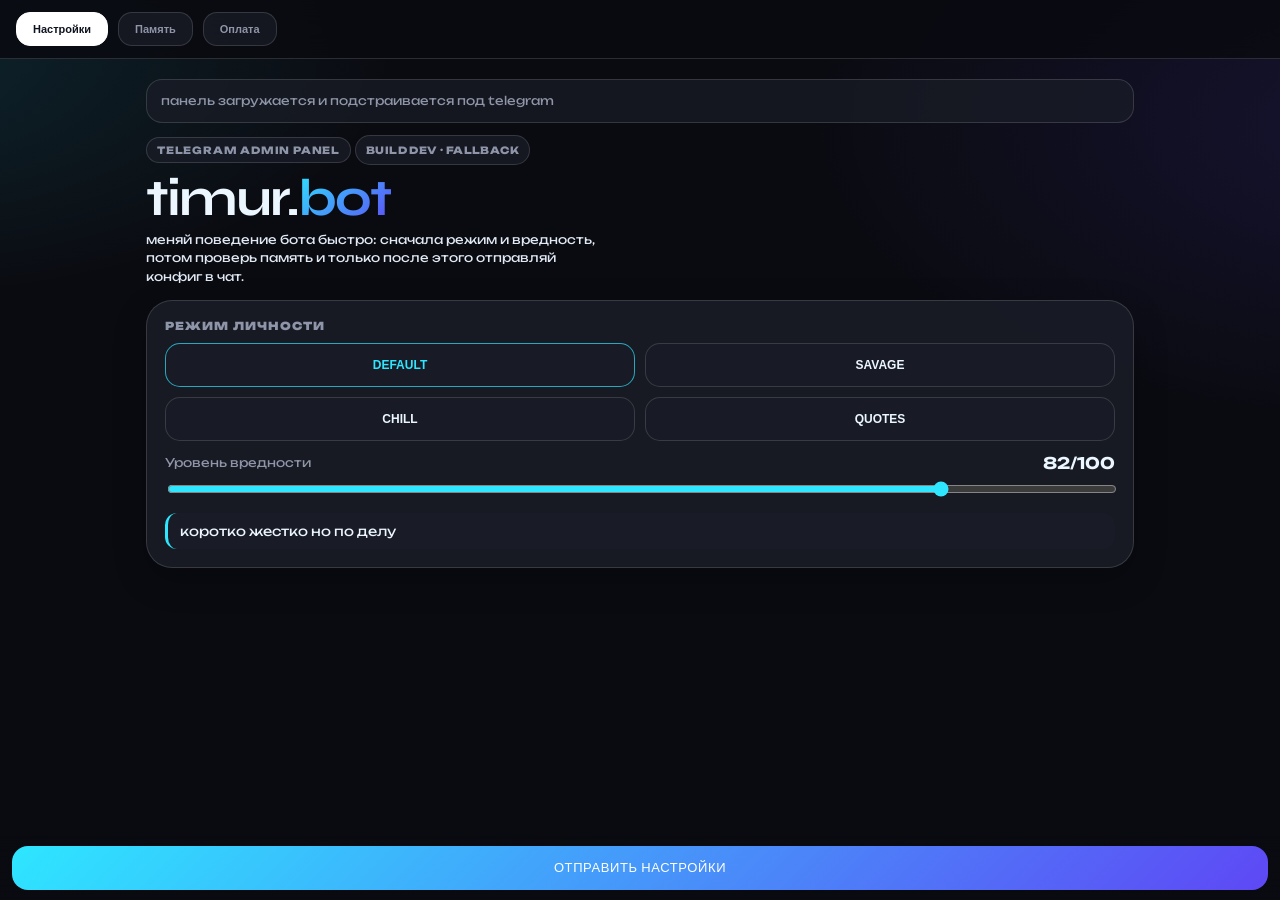
==== commit 8d379b50: "Add combined bot+miniapp runtime and compact fact recall memory" ====
--- a/miniapp/public/index.html
+++ b/miniapp/public/index.html
@@ -135,6 +135,107 @@
       text-transform: uppercase;
       margin-bottom: 10px;
     }
+    .build-badge {
+      display: inline-flex;
+      align-items: center;
+      gap: 8px;
+      margin-bottom: 12px;
+      padding: 8px 10px;
+      border-radius: 999px;
+      border: 1px solid var(--line);
+      background: color-mix(in srgb, var(--card) 88%, transparent);
+      color: var(--hint);
+      font-size: 10px;
+      font-weight: 800;
+      letter-spacing: .4px;
+      text-transform: uppercase;
+    }
+    .graph-panel {
+      margin-top: 12px;
+      border-top: 1px solid color-mix(in srgb, var(--line) 72%, transparent);
+      padding-top: 12px;
+    }
+    .graph-panel.hidden { display: none; }
+    .graph-grid {
+      display: grid;
+      grid-template-columns: 1.1fr 0.9fr;
+      gap: 10px;
+      margin-top: 10px;
+    }
+    .graph-card {
+      border: 1px solid color-mix(in srgb, var(--line) 88%, transparent);
+      border-radius: 16px;
+      padding: 12px;
+      background: color-mix(in srgb, var(--card) 82%, transparent);
+    }
+    .graph-title {
+      display: flex;
+      align-items: center;
+      justify-content: space-between;
+      gap: 10px;
+      margin-bottom: 10px;
+    }
+    .graph-title strong {
+      font-size: 12px;
+      letter-spacing: 0.2px;
+    }
+    .graph-badge {
+      padding: 4px 8px;
+      border-radius: 999px;
+      border: 1px solid color-mix(in srgb, var(--line) 92%, transparent);
+      color: var(--hint);
+      font-size: 10px;
+      font-weight: 800;
+      text-transform: uppercase;
+    }
+    .graph-cloud {
+      display: flex;
+      flex-wrap: wrap;
+      gap: 8px;
+      align-items: flex-start;
+    }
+    .graph-chip {
+      padding: 8px 10px;
+      border-radius: 999px;
+      border: 1px solid color-mix(in srgb, var(--line) 90%, transparent);
+      background: color-mix(in srgb, var(--surface) 88%, transparent);
+      font-size: 11px;
+      font-weight: 700;
+      color: var(--text);
+    }
+    .graph-chip[data-kind="tag"] { color: var(--cyan); }
+    .graph-chip[data-kind="archetype"] { border-color: rgba(94, 72, 245, 0.32); }
+    .graph-chip[data-kind="fact"] { border-color: rgba(46, 230, 255, 0.28); }
+    .graph-summary {
+      color: var(--hint);
+      font-size: 11px;
+      line-height: 1.55;
+      margin-top: 10px;
+    }
+    .fact-list,
+    .edge-list {
+      display: grid;
+      gap: 8px;
+    }
+    .fact-item,
+    .edge-item {
+      border-radius: 14px;
+      padding: 10px 12px;
+      background: color-mix(in srgb, var(--surface) 86%, transparent);
+      border: 1px solid color-mix(in srgb, var(--line) 80%, transparent);
+    }
+    .fact-item b,
+    .edge-item b {
+      display: block;
+      font-size: 11px;
+      margin-bottom: 4px;
+    }
+    .fact-meta,
+    .edge-meta {
+      color: var(--hint);
+      font-size: 10px;
+      line-height: 1.45;
+    }
     .preview {
       margin-top: 12px;
       border-left: 3px solid var(--cyan);
@@ -299,6 +400,7 @@
       .persona-grid { grid-template-columns: 1fr; }
       .mode-grid { grid-template-columns: 1fr; }
       .buttons { grid-template-columns: 1fr; }
+      .graph-grid { grid-template-columns: 1fr; }
       .logo { margin-bottom: 12px; letter-spacing: -1px; }
       .tab-btn { padding: 9px 13px; font-size: 10px; }
       .member-btn { font-size: 10px; padding: 7px 12px; }
@@ -326,6 +428,7 @@
     <div id="statusBox" class="status" data-tone="muted">панель загружается и подстраивается под telegram</div>
     <section id="settings" class="section active">
       <div class="eyebrow">telegram admin panel</div>
+      <div id="buildBadge" class="build-badge">build unknown</div>
       <h1 class="logo">timur.<span class="grad">bot</span></h1>
       <p class="lede">меняй поведение бота быстро: сначала режим и вредность, потом проверь память и только после этого отправляй конфиг в чат.</p>
       <div class="card">
@@ -352,6 +455,36 @@
         </div>
         <div class="small" id="archText" style="margin-top:10px"></div>
         <div class="small" id="linksText"></div>
+        <div id="mindMapPanel" class="graph-panel hidden">
+          <div class="graph-title">
+            <strong>mind map / fact graph</strong>
+            <span id="graphSource" class="graph-badge">preview</span>
+          </div>
+          <div class="graph-grid">
+            <div class="graph-card">
+              <div class="graph-title">
+                <strong>узлы и ассоциации</strong>
+                <span id="graphCounts" class="graph-badge">0 nodes</span>
+              </div>
+              <div id="graphCloud" class="graph-cloud"></div>
+              <div id="graphSummary" class="graph-summary"></div>
+            </div>
+            <div class="graph-card">
+              <div class="graph-title">
+                <strong>долгие факты</strong>
+                <span class="graph-badge">memory</span>
+              </div>
+              <div id="factList" class="fact-list"></div>
+            </div>
+          </div>
+          <div class="graph-card" style="margin-top:10px">
+            <div class="graph-title">
+              <strong>связи и переходы</strong>
+              <span class="graph-badge">edges</span>
+            </div>
+            <div id="edgeList" class="edge-list"></div>
+          </div>
+        </div>
       </div>
     </section>
 
@@ -388,6 +521,7 @@
 
   <script>
     const tg = window.Telegram?.WebApp;
+    const runtimeMeta = window.__TIMUR_MINIAPP_META__ || {};
     if (tg) {
       tg.ready();
       tg.expand();
@@ -409,11 +543,154 @@
       }
     }
 
-    const launchState = decodeLaunchState() || {};
+    function isPlainObject(value) {
+      return value && typeof value === "object" && !Array.isArray(value);
+    }
+
+    function deepMerge(base, extra) {
+      if (!isPlainObject(base) || !isPlainObject(extra)) {
+        return extra === undefined ? base : extra;
+      }
+      const merged = { ...base };
+      Object.entries(extra).forEach(([key, value]) => {
+        if (Array.isArray(value)) {
+          merged[key] = value.slice();
+          return;
+        }
+        if (isPlainObject(value) && isPlainObject(merged[key])) {
+          merged[key] = deepMerge(merged[key], value);
+          return;
+        }
+        merged[key] = value;
+      });
+      return merged;
+    }
+
+    const injectedState = isPlainObject(runtimeMeta.state) ? runtimeMeta.state : {};
+    const launchState = deepMerge(injectedState, decodeLaunchState() || {});
     const personasFromLaunch = (launchState.settings?.personas || []).map(item => [
       item.id,
       item.title
     ]);
+
+    function normalizeFactItem(item, fallbackOwner) {
+      if (typeof item === "string") {
+        return {
+          text: item,
+          subject: fallbackOwner || "timur",
+          tags: [],
+          confidence: null,
+          source: "state"
+        };
+      }
+      if (!isPlainObject(item)) return null;
+      const text = String(item.text || item.value || item.fact || item.label || "").trim();
+      if (!text) return null;
+      return {
+        text,
+        subject: String(item.subject || item.owner || fallbackOwner || "timur").trim(),
+        tags: Array.isArray(item.tags) ? item.tags.map(tag => String(tag).trim()).filter(Boolean) : [],
+        confidence: typeof item.confidence === "number" ? item.confidence : null,
+        source: String(item.source || item.kind || "state").trim()
+      };
+    }
+
+    function normalizeGraphNode(item) {
+      if (typeof item === "string") {
+        return { id: item, label: item, kind: "tag", weight: 1 };
+      }
+      if (!isPlainObject(item)) return null;
+      const label = String(item.label || item.title || item.name || item.id || "").trim();
+      if (!label) return null;
+      return {
+        id: String(item.id || label).trim(),
+        label,
+        kind: String(item.kind || item.type || "fact").trim(),
+        weight: Number(item.weight || item.score || 1) || 1
+      };
+    }
+
+    function normalizeGraphEdge(item) {
+      if (!isPlainObject(item)) return null;
+      const from = String(item.from || item.source || item.a || "").trim();
+      const to = String(item.to || item.target || item.b || "").trim();
+      if (!from || !to) return null;
+      return {
+        from,
+        to,
+        label: String(item.label || item.relation || item.kind || "linked").trim(),
+        weight: Number(item.weight || item.score || 1) || 1
+      };
+    }
+
+    function buildFallbackGraph(members) {
+      const nodes = [];
+      const edges = [];
+      const facts = [];
+
+      members.forEach(member => {
+        const memberId = String(member.id || member.title || "").trim();
+        const memberLabel = String(member.title || memberId || "member").trim();
+        if (!memberId) return;
+        nodes.push({ id: memberId, label: memberLabel, kind: "person", weight: 5 });
+
+        (member.tags || []).forEach(tag => {
+          const tagId = `${memberId}:tag:${tag}`;
+          nodes.push({ id: tagId, label: String(tag), kind: "tag", weight: 2 });
+          edges.push({ from: memberId, to: tagId, label: "theme", weight: 1 });
+        });
+
+        (member.archetypes || []).forEach(archetype => {
+          const archId = `${memberId}:arch:${archetype}`;
+          nodes.push({ id: archId, label: String(archetype), kind: "archetype", weight: 2 });
+          edges.push({ from: memberId, to: archId, label: "role", weight: 1 });
+        });
+
+        (member.links || []).forEach(link => {
+          const linkId = `${memberId}:link:${link}`;
+          nodes.push({ id: linkId, label: String(link), kind: "link", weight: 1 });
+          edges.push({ from: memberId, to: linkId, label: "mentions", weight: 1 });
+        });
+
+        if (member.facts && Array.isArray(member.facts)) {
+          member.facts.forEach(fact => {
+            const normalized = normalizeFactItem(fact, memberLabel);
+            if (normalized) facts.push(normalized);
+          });
+        }
+      });
+
+      return { nodes, edges, facts, source: "derived-preview" };
+    }
+
+    function resolveMindMap(payload, members) {
+      const memoryPayload = isPlainObject(payload.memory) ? payload.memory : {};
+      const directGraph = payload.mindMap || payload.factGraph || memoryPayload.mindMap || memoryPayload.factGraph || runtimeMeta.mindMap || runtimeMeta.factGraph;
+      const graphPayload = isPlainObject(directGraph) ? directGraph : {};
+      const nodes = (Array.isArray(graphPayload.nodes) ? graphPayload.nodes : [])
+        .map(normalizeGraphNode)
+        .filter(Boolean);
+      const edges = (Array.isArray(graphPayload.edges) ? graphPayload.edges : [])
+        .map(normalizeGraphEdge)
+        .filter(Boolean);
+      const factCandidates = []
+        .concat(Array.isArray(graphPayload.facts) ? graphPayload.facts : [])
+        .concat(Array.isArray(memoryPayload.facts) ? memoryPayload.facts : [])
+        .concat(Array.isArray(payload.facts) ? payload.facts : []);
+      const facts = factCandidates
+        .map(item => normalizeFactItem(item, "timur"))
+        .filter(Boolean);
+
+      if (nodes.length || edges.length || facts.length) {
+        return {
+          nodes,
+          edges,
+          facts,
+          source: String(graphPayload.source || runtimeMeta.source || "state").trim()
+        };
+      }
+      return buildFallbackGraph(members);
+    }
 
     const state = {
       currentTab: "settings",
@@ -437,14 +714,26 @@
         ["quotes", "QUOTES"]
       ],
       members: launchState.memory?.members || [],
+      mindMap: { nodes: [], edges: [], facts: [], source: "preview" },
       chatId: launchState.chatId || null,
       statusTone: "muted",
       statusText: tg ? "панель готова. main button в telegram отправит действие в чат." : "telegram web app не найден. это fallback-preview в браузере.",
       dirty: false,
       submitted: false
     };
+    state.mindMap = resolveMindMap(launchState, state.members);
 
     let cloudEngine = null;
+
+    function renderBuildBadge() {
+      const badge = document.getElementById("buildBadge");
+      const version = runtimeMeta.buildLabel || runtimeMeta.version || "dev";
+      const source = runtimeMeta.versionSource || "fallback";
+      badge.textContent = `build ${version} · ${source}`;
+      badge.title = runtimeMeta.servedAt
+        ? `deployed ${runtimeMeta.servedAt}`
+        : `source ${source}`;
+    }
 
     function haptic(type = "selection") {
       if (!tg?.HapticFeedback) return;
@@ -483,6 +772,8 @@
       const raw = state.activeUsers30d * state.pricePerRub;
       return Math.max(state.minRub, Math.min(state.maxRub, raw));
     }
+
+    renderBuildBadge();
 
     function totalStars() {
       return Math.max(1, Math.round(totalRub() * state.starsPerRub));
@@ -627,6 +918,7 @@
       document.getElementById("bubbleWrap").innerHTML = '<div class="empty-state">память пока пустая. сначала дай боту пообщаться в чате, потом здесь появятся люди, темы и связи.</div>';
       document.getElementById("archText").textContent = "архетипы: пока нет данных";
       document.getElementById("linksText").textContent = "связи: тоже пока пусто";
+      renderMindMap(null);
     }
 
     function ensureCanvas() {
@@ -635,6 +927,105 @@
         wrap.innerHTML = '<canvas id="cloudCanvas"></canvas>';
       }
       return document.getElementById("cloudCanvas");
+    }
+
+    function uniqueBy(items, keyFn) {
+      const seen = new Set();
+      return items.filter(item => {
+        const key = keyFn(item);
+        if (!key || seen.has(key)) return false;
+        seen.add(key);
+        return true;
+      });
+    }
+
+    function renderMindMap(member) {
+      const panel = document.getElementById("mindMapPanel");
+      const graph = member?.mind_map || state.mindMap || { nodes: [], edges: [], facts: [], source: "preview" };
+      const memberTitle = member?.title || member?.id || "";
+      const memberLinks = new Set((member?.links || []).map(item => String(item).trim()).filter(Boolean));
+      const nodePool = graph.nodes || [];
+      const edgePool = graph.edges || [];
+      const factPool = graph.facts || [];
+
+      const focusedNodes = uniqueBy(
+        nodePool.filter(node => {
+          const label = String(node.label || "").trim();
+          return !member || label === memberTitle || (member?.tags || []).includes(label) || (member?.archetypes || []).includes(label) || memberLinks.has(label);
+        }),
+        node => `${node.kind}:${node.id}`
+      );
+      const fallbackNodes = uniqueBy(
+        []
+          .concat((member?.tags || []).map(label => ({ id: `tag:${label}`, label, kind: "tag" })))
+          .concat((member?.archetypes || []).map(label => ({ id: `arch:${label}`, label, kind: "archetype" })))
+          .concat((member?.links || []).map(label => ({ id: `link:${label}`, label, kind: "link" }))),
+        node => `${node.kind}:${node.id}`
+      );
+      const visibleNodes = (focusedNodes.length ? focusedNodes : fallbackNodes).slice(0, 18);
+
+      const visibleFacts = factPool
+        .filter(fact => !member || !fact.subject || fact.subject === memberTitle)
+        .slice(0, 6);
+
+      const visibleEdges = edgePool
+        .filter(edge => {
+          if (!member) return true;
+          const touchesMember = edge.from === member?.id || edge.to === member?.id || edge.from === memberTitle || edge.to === memberTitle;
+          const touchesKnownLabel = visibleNodes.some(node => node.label === edge.from || node.label === edge.to || node.id === edge.from || node.id === edge.to);
+          return touchesMember || touchesKnownLabel;
+        })
+        .slice(0, 8);
+
+      const hasGraph = visibleNodes.length || visibleFacts.length || visibleEdges.length;
+      panel.classList.toggle("hidden", !hasGraph);
+      if (!hasGraph) return;
+
+      document.getElementById("graphSource").textContent = graph.source || "preview";
+      document.getElementById("graphCounts").textContent = `${visibleNodes.length} nodes`;
+
+      const cloud = document.getElementById("graphCloud");
+      cloud.innerHTML = "";
+      visibleNodes.forEach(node => {
+        const chip = document.createElement("div");
+        chip.className = "graph-chip";
+        chip.dataset.kind = node.kind || "fact";
+        chip.textContent = node.label;
+        cloud.appendChild(chip);
+      });
+
+      const summary = document.getElementById("graphSummary");
+      summary.textContent = member
+        ? `карта показывает, что бот уже держит рядом с ${member.title} темы, роли и длинные факты. это дешевый preview памяти до полноценного runtime-графа.`
+        : "карта памяти собрана из прокинутых фактов и локального preview участников.";
+
+      const factList = document.getElementById("factList");
+      factList.innerHTML = "";
+      if (!visibleFacts.length) {
+        factList.innerHTML = '<div class="fact-item"><b>пока пусто</b><div class="fact-meta">когда backend начнет прокидывать long-term факты, они появятся здесь без смены UI.</div></div>';
+      } else {
+        visibleFacts.forEach(fact => {
+          const item = document.createElement("div");
+          item.className = "fact-item";
+          const tags = fact.tags?.length ? `теги: ${fact.tags.join(", ")}` : "теги: нет";
+          const confidence = fact.confidence == null ? "" : ` · confidence ${fact.confidence}`;
+          item.innerHTML = `<b>${fact.text}</b><div class="fact-meta">${fact.subject || "timur"} · ${tags}${confidence}</div>`;
+          factList.appendChild(item);
+        });
+      }
+
+      const edgeList = document.getElementById("edgeList");
+      edgeList.innerHTML = "";
+      if (!visibleEdges.length) {
+        edgeList.innerHTML = '<div class="edge-item"><b>связи строятся автоматически</b><div class="edge-meta">как только граф будет приходить из state/window meta, здесь появятся реальные ребра между людьми, фактами и темами.</div></div>';
+      } else {
+        visibleEdges.forEach(edge => {
+          const item = document.createElement("div");
+          item.className = "edge-item";
+          item.innerHTML = `<b>${edge.from} -> ${edge.to}</b><div class="edge-meta">${edge.label || "linked"} · вес ${edge.weight || 1}</div>`;
+          edgeList.appendChild(item);
+        });
+      }
     }
 
     function renderMembers() {
@@ -663,6 +1054,7 @@
       document.getElementById("archText").textContent = "архетипы: " + (m.archetypes || []).join(", ");
       document.getElementById("linksText").textContent = "связи: " + (m.links || []).join(", ");
       renderBubbleCloud(m.tags || []);
+      renderMindMap(m);
     }
 
     function renderBubbleCloud(tags) {
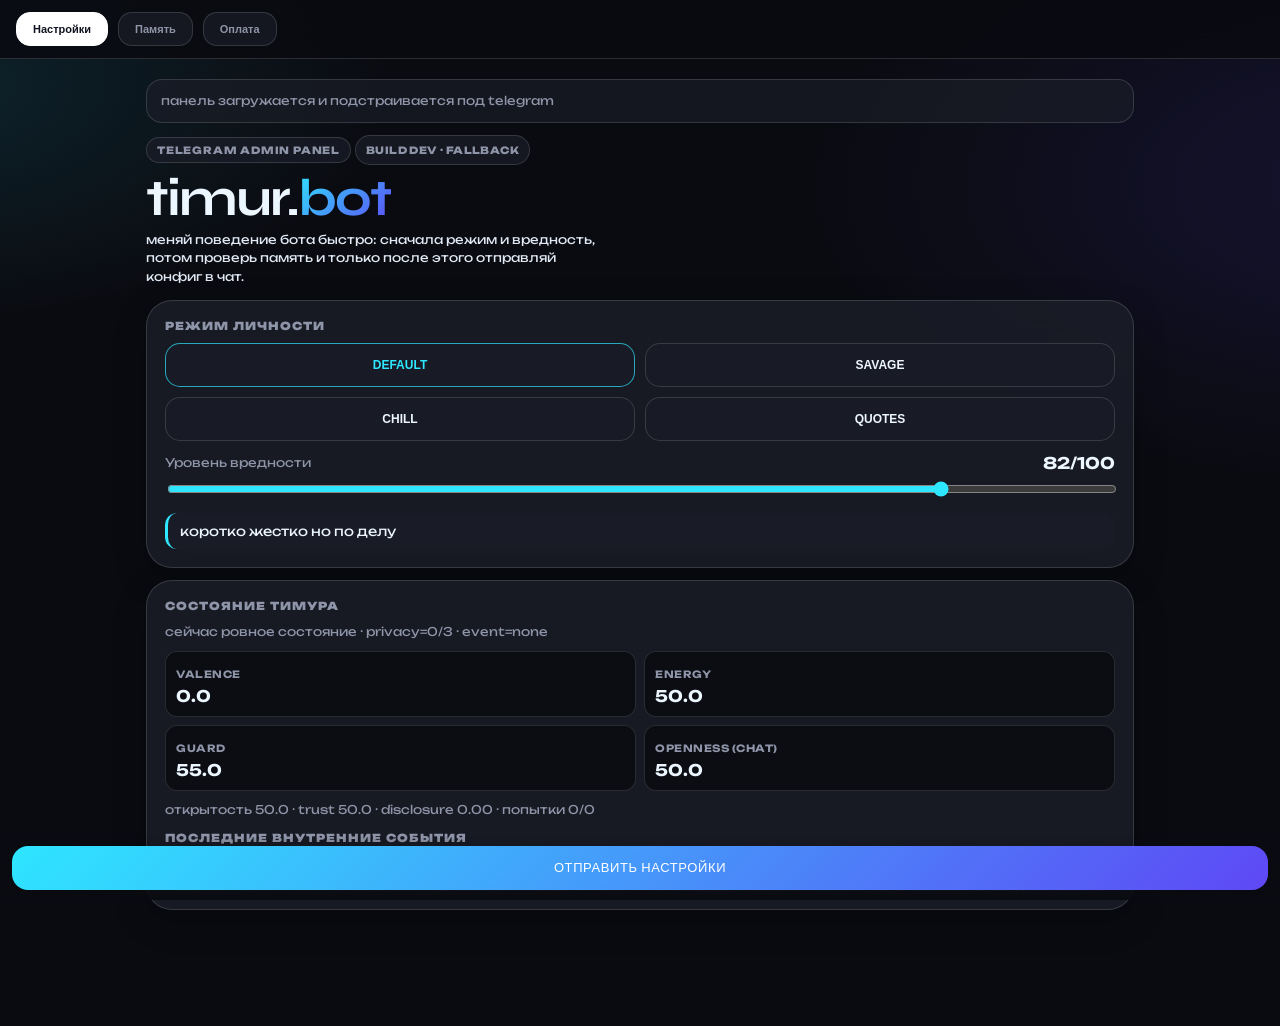
==== commit e3cddab8: "mood admin" ====
--- a/miniapp/public/index.html
+++ b/miniapp/public/index.html
@@ -389,6 +389,80 @@
       font-size: 11px;
       line-height: 1.55;
     }
+    .mood-grid {
+      display: grid;
+      grid-template-columns: 1fr 1fr;
+      gap: 8px;
+      margin-top: 10px;
+    }
+    .mood-kpi {
+      border: 1px solid color-mix(in srgb, var(--line) 88%, transparent);
+      border-radius: 12px;
+      padding: 10px;
+      background: color-mix(in srgb, var(--surface) 86%, transparent);
+    }
+    .mood-kpi b {
+      display: block;
+      font-size: 16px;
+      margin-top: 4px;
+      color: var(--text);
+    }
+    .mood-kpi span {
+      color: var(--hint);
+      font-size: 10px;
+      text-transform: uppercase;
+      letter-spacing: 0.5px;
+      font-weight: 700;
+    }
+    .mood-events {
+      display: grid;
+      gap: 8px;
+      margin-top: 10px;
+      max-height: 240px;
+      overflow: auto;
+      padding-right: 2px;
+    }
+    .mood-event {
+      border: 1px solid color-mix(in srgb, var(--line) 86%, transparent);
+      border-radius: 12px;
+      padding: 10px;
+      background: color-mix(in srgb, var(--surface) 84%, transparent);
+      font-size: 11px;
+      line-height: 1.5;
+    }
+    .mood-event-head {
+      display: flex;
+      justify-content: space-between;
+      gap: 10px;
+      color: var(--hint);
+      font-size: 10px;
+      margin-bottom: 6px;
+      text-transform: uppercase;
+      letter-spacing: 0.4px;
+      font-weight: 700;
+    }
+    .mood-badges {
+      display: flex;
+      flex-wrap: wrap;
+      gap: 6px;
+      margin-top: 6px;
+    }
+    .mood-badge {
+      border-radius: 999px;
+      border: 1px solid color-mix(in srgb, var(--line) 90%, transparent);
+      padding: 4px 8px;
+      font-size: 10px;
+      color: var(--hint);
+      background: color-mix(in srgb, var(--card) 88%, transparent);
+      font-weight: 700;
+    }
+    .mood-empty {
+      color: var(--hint);
+      font-size: 11px;
+      border: 1px dashed color-mix(in srgb, var(--line) 88%, transparent);
+      border-radius: 12px;
+      padding: 10px;
+    }
 
     .bubble {
       filter: drop-shadow(0 0 14px rgba(116,69,255,.35));
@@ -440,6 +514,19 @@
         </div>
         <input id="heatRange" type="range" min="0" max="100" value="82" style="width:100%; margin-top:8px; accent-color:#2ee6ff;">
         <div id="previewText" class="preview"></div>
+      </div>
+      <div class="card">
+        <span class="label">Состояние Тимура</span>
+        <div id="moodHeadline" class="small">live mood snapshot</div>
+        <div class="mood-grid">
+          <div class="mood-kpi"><span>Valence</span><b id="moodValence">0.0</b></div>
+          <div class="mood-kpi"><span>Energy</span><b id="moodEnergy">50.0</b></div>
+          <div class="mood-kpi"><span>Guard</span><b id="moodGuard">55.0</b></div>
+          <div class="mood-kpi"><span>Openness (chat)</span><b id="moodOpenness">50.0</b></div>
+        </div>
+        <div id="moodProbeMeta" class="small" style="margin-top:10px"></div>
+        <div class="label" style="margin-top:12px">Последние внутренние события</div>
+        <div id="moodEvents" class="mood-events"></div>
       </div>
     </section>
 
@@ -623,6 +710,19 @@
       };
     }
 
+    function normalizeMoodEvent(item) {
+      if (!isPlainObject(item)) return null;
+      return {
+        id: Number(item.id || 0) || 0,
+        key: String(item.key || "event").trim() || "event",
+        ts: String(item.ts || "").trim(),
+        privacy: Number(item.privacy || 0) || 0,
+        seriousness: Number(item.seriousness || 0) || 0,
+        absurdity: Number(item.absurdity || 0) || 0,
+        publicText: String(item.public_text || item.publicText || "").trim()
+      };
+    }
+
     function buildFallbackGraph(members) {
       const nodes = [];
       const edges = [];
@@ -714,6 +814,24 @@
         ["quotes", "QUOTES"]
       ],
       members: launchState.memory?.members || [],
+      mood: {
+        valence: Number(launchState.settings?.mood?.valence ?? 0),
+        energy: Number(launchState.settings?.mood?.energy ?? 50),
+        guard: Number(launchState.settings?.mood?.guard ?? 55),
+        openness: Number(launchState.settings?.mood?.openness ?? 50),
+        trust: Number(launchState.settings?.mood?.trust ?? 50),
+        disclosureProgress: Number(launchState.settings?.mood?.disclosureProgress ?? 0),
+        qualifiedAttempts: Number(launchState.settings?.mood?.qualifiedAttempts ?? 0),
+        attemptsTotal: Number(launchState.settings?.mood?.attemptsTotal ?? 0),
+        eventPrivacy: Number(launchState.settings?.mood?.eventPrivacy ?? 0),
+        eventKey: String(launchState.settings?.mood?.eventKey || "").trim(),
+        eventPublic: String(launchState.settings?.mood?.eventPublic || "").trim(),
+        eventSeriousness: Number(launchState.settings?.mood?.eventSeriousness ?? 0),
+        eventAbsurdity: Number(launchState.settings?.mood?.eventAbsurdity ?? 0),
+        recentEvents: (Array.isArray(launchState.settings?.mood?.recentEvents) ? launchState.settings.mood.recentEvents : [])
+          .map(normalizeMoodEvent)
+          .filter(Boolean)
+      },
       mindMap: { nodes: [], edges: [], facts: [], source: "preview" },
       chatId: launchState.chatId || null,
       statusTone: "muted",
@@ -905,6 +1023,65 @@
       };
       document.getElementById("heatValue").textContent = state.heat + "/100";
       document.getElementById("previewText").textContent = state.previewText || "...";
+      renderMoodPanel();
+    }
+
+    function renderMoodPanel() {
+      const mood = state.mood || {};
+      const v = Number(mood.valence || 0);
+      const e = Number(mood.energy || 50);
+      const g = Number(mood.guard || 55);
+      const o = Number(mood.openness || 50);
+      const trust = Number(mood.trust || 50);
+      const progress = Number(mood.disclosureProgress || 0);
+      const qa = Number(mood.qualifiedAttempts || 0);
+      const ta = Number(mood.attemptsTotal || 0);
+      const privacy = Number(mood.eventPrivacy || 0);
+      const eventKey = String(mood.eventKey || "none");
+      const publicText = String(mood.eventPublic || "").trim();
+
+      document.getElementById("moodValence").textContent = v.toFixed(1);
+      document.getElementById("moodEnergy").textContent = e.toFixed(1);
+      document.getElementById("moodGuard").textContent = g.toFixed(1);
+      document.getElementById("moodOpenness").textContent = o.toFixed(1);
+
+      const moodLabel =
+        v <= -20 ? "напряжен" :
+        v >= 20 ? "в хорошем плюсе" :
+        "ровное состояние";
+      const headline = `сейчас ${moodLabel} · privacy=${privacy}/3 · event=${eventKey}`;
+      document.getElementById("moodHeadline").textContent = headline;
+      document.getElementById("moodProbeMeta").textContent =
+        `открытость ${o.toFixed(1)} · trust ${trust.toFixed(1)} · disclosure ${progress.toFixed(2)} · попытки ${qa}/${ta}`;
+
+      const eventsWrap = document.getElementById("moodEvents");
+      const events = Array.isArray(mood.recentEvents) ? mood.recentEvents : [];
+      eventsWrap.innerHTML = "";
+      if (!events.length) {
+        eventsWrap.innerHTML = '<div class="mood-empty">события пока не накопились. после пары циклов life loop тут появится история внутренних событий.</div>';
+        return;
+      }
+
+      events.forEach(event => {
+        const card = document.createElement("div");
+        card.className = "mood-event";
+        const dt = event.ts ? new Date(event.ts) : null;
+        const tsText = dt && !Number.isNaN(dt.getTime()) ? dt.toLocaleString("ru-RU") : (event.ts || "unknown time");
+        const safeText = event.publicText || "публичный текст не задан";
+        card.innerHTML = `
+          <div class="mood-event-head">
+            <span>#${event.id || "?"} · ${event.key}</span>
+            <span>${tsText}</span>
+          </div>
+          <div>${safeText}</div>
+          <div class="mood-badges">
+            <span class="mood-badge">privacy ${event.privacy}/3</span>
+            <span class="mood-badge">serious ${event.seriousness}/3</span>
+            <span class="mood-badge">absurd ${event.absurdity}/3</span>
+          </div>
+        `;
+        eventsWrap.appendChild(card);
+      });
     }
 
     function stopBubbleCloud() {
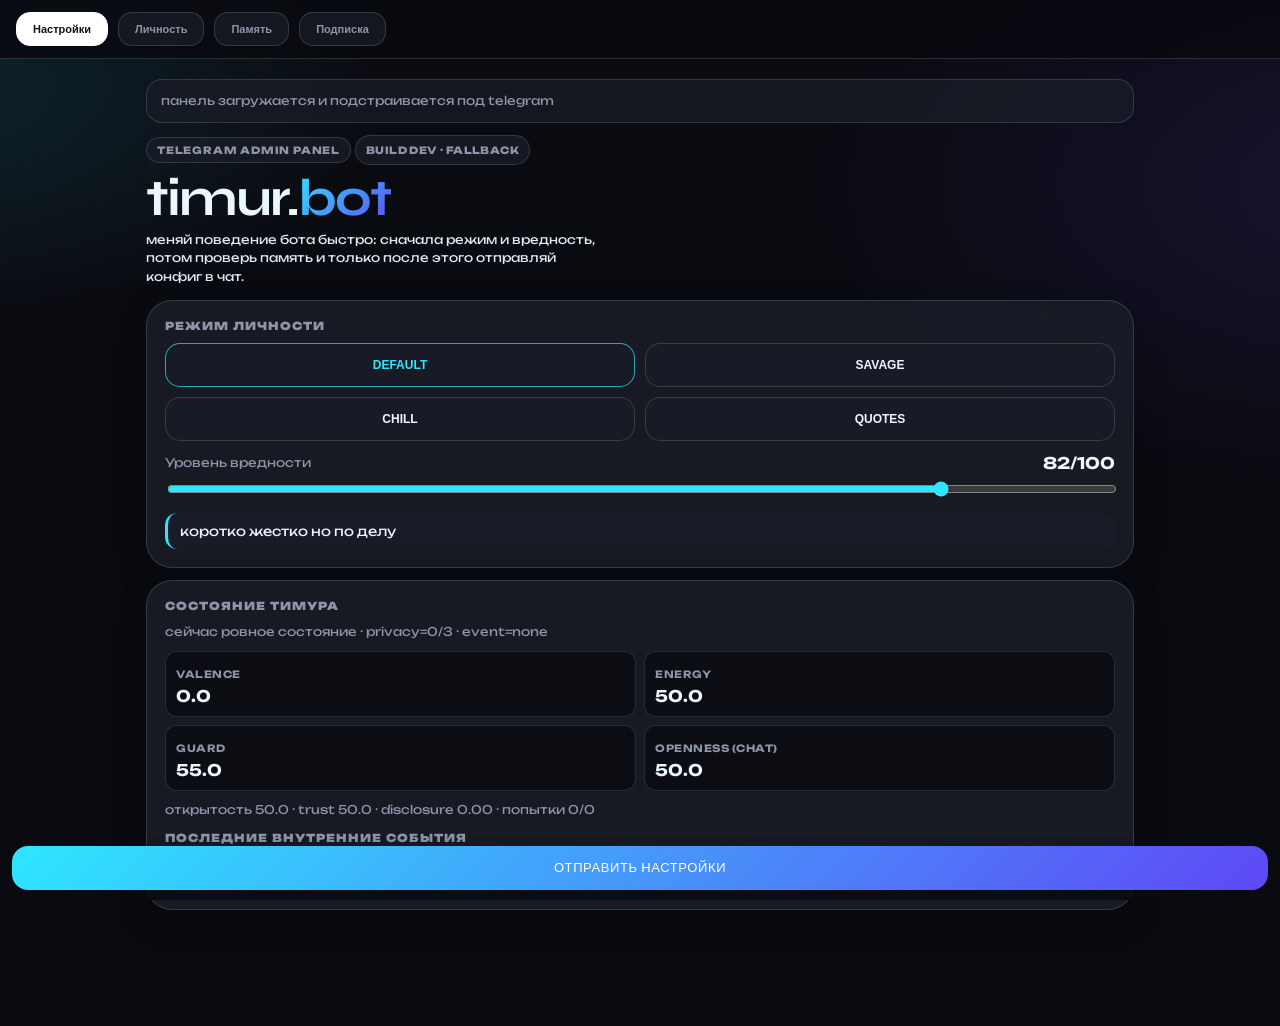
==== commit 5a855898: "Self-aware memory + subscription gating + admin panel cockpit Phase 0 — memory core: canonical self-" ====
--- a/miniapp/public/index.html
+++ b/miniapp/public/index.html
@@ -489,13 +489,69 @@
       .bubble-wrap { min-height: 420px; border-radius: 20px; }
       #cloudCanvas { height: 420px; }
     }
+
+    .self-head { display: flex; align-items: center; justify-content: space-between; gap: 10px; margin-bottom: 12px; }
+
+    .self-grid { display: grid; grid-template-columns: 1fr 1fr; gap: 8px; }
+    .self-slot {
+      border: 1px solid var(--line);
+      border-radius: 14px;
+      padding: 10px 12px;
+      background: color-mix(in srgb, var(--card) 84%, transparent);
+      display: flex; flex-direction: column; gap: 3px;
+    }
+    .self-slot.canon { border-color: rgba(46, 230, 255, 0.45); }
+    .self-key { font-size: 9px; letter-spacing: .6px; text-transform: uppercase; color: var(--hint); font-weight: 800; display: flex; align-items: center; gap: 5px; }
+    .self-val { font-size: 13px; font-weight: 700; color: var(--text); }
+    .self-tag { font-size: 8px; padding: 1px 6px; border-radius: 999px; font-weight: 800; letter-spacing: .4px; }
+    .self-tag.canon { background: rgba(46, 230, 255, 0.16); color: var(--cyan); }
+    .self-tag.learned { background: rgba(94, 72, 245, 0.2); color: #b9acff; }
+
+    .episode-feed { display: flex; flex-direction: column; gap: 8px; }
+    .episode {
+      border: 1px solid var(--line);
+      border-left: 3px solid var(--violet);
+      border-radius: 0 14px 14px 0;
+      padding: 9px 12px;
+      background: color-mix(in srgb, var(--card) 82%, transparent);
+    }
+    .episode.warm { border-left-color: #2ee6a8; }
+    .episode.tense { border-left-color: #ff6b8a; }
+    .episode .ep-actor { font-size: 11px; font-weight: 800; color: var(--text); }
+    .episode .ep-text { font-size: 12px; color: color-mix(in srgb, var(--text) 84%, var(--hint)); line-height: 1.45; margin-top: 2px; }
+
+    .tier-card { border-color: rgba(94, 72, 245, 0.4); }
+    .tier-pill {
+      padding: 5px 14px; border-radius: 999px; font-weight: 900; font-size: 12px;
+      letter-spacing: .6px; text-transform: uppercase; background: var(--gradient); color: #0a0b11;
+    }
+    .tier-pill.free { background: color-mix(in srgb, var(--card) 70%, transparent); color: var(--hint); border: 1px solid var(--line); }
+    .feature-matrix { display: flex; flex-direction: column; gap: 7px; }
+    .feat-row { display: flex; align-items: center; justify-content: space-between; gap: 10px; font-size: 12px; }
+    .feat-name { color: color-mix(in srgb, var(--text) 88%, var(--hint)); font-weight: 600; }
+    .feat-val { font-weight: 800; font-size: 12px; }
+    .feat-val.on { color: #2ee6a8; }
+    .feat-val.off { color: var(--hint); }
+
+    .plan-grid { display: grid; grid-template-columns: repeat(3, 1fr); gap: 8px; margin-bottom: 12px; }
+    .plan {
+      border: 1px solid var(--line); border-radius: 18px; padding: 12px 10px;
+      background: var(--card); display: flex; flex-direction: column; gap: 6px; text-align: center;
+    }
+    .plan.current { border-color: var(--cyan); box-shadow: 0 0 0 1px rgba(46, 230, 255, 0.4) inset; }
+    .plan-name { font-weight: 900; font-size: 13px; letter-spacing: .4px; text-transform: uppercase; }
+    .plan-name.plus { background: var(--gradient); -webkit-background-clip: text; -webkit-text-fill-color: transparent; }
+    .plan-price { font-size: 11px; color: var(--hint); font-weight: 700; }
+    .plan-feats { font-size: 10px; color: color-mix(in srgb, var(--text) 78%, var(--hint)); line-height: 1.5; }
+    .plan-cmd { font-family: ui-monospace, monospace; font-size: 10px; color: var(--cyan); margin-top: 2px; }
   </style>
 </head>
 <body>
   <nav>
     <button type="button" class="tab-btn active" data-tab="settings">Настройки</button>
+    <button type="button" class="tab-btn" data-tab="identity">Личность</button>
     <button type="button" class="tab-btn" data-tab="memory">Память</button>
-    <button type="button" class="tab-btn" data-tab="billing">Оплата</button>
+    <button type="button" class="tab-btn" data-tab="billing">Подписка</button>
   </nav>
 
   <main class="container">
@@ -527,6 +583,20 @@
         <div id="moodProbeMeta" class="small" style="margin-top:10px"></div>
         <div class="label" style="margin-top:12px">Последние внутренние события</div>
         <div id="moodEvents" class="mood-events"></div>
+      </div>
+    </section>
+
+    <section id="identity" class="section">
+      <div class="eyebrow">кто такой тимур</div>
+      <h1 class="logo">self.<span class="grad">model</span></h1>
+      <p class="lede">это его устойчивая личность. <b>канон</b> заблокирован и не меняется, <b>выученное</b> бот подобрал из чата. противоречий он себе не позволяет.</p>
+      <div class="card">
+        <div class="self-head">
+          <span class="label" style="margin:0">кто я</span>
+          <span id="selfCount" class="graph-badge">0 фактов</span>
+        </div>
+        <div id="selfCard" class="self-grid"></div>
+        <div class="small" id="selfGuardNote" style="margin-top:12px"></div>
       </div>
     </section>
 
@@ -573,12 +643,31 @@
           </div>
         </div>
       </div>
+      <div class="card">
+        <div class="self-head">
+          <span class="label" style="margin:0">общая история · «помнишь как…»</span>
+          <span id="episodeCount" class="graph-badge">0 моментов</span>
+        </div>
+        <div id="episodeFeed" class="episode-feed"></div>
+      </div>
     </section>
 
     <section id="billing" class="section">
-      <div class="eyebrow">billing preview</div>
+      <div class="eyebrow">подписка и тариф</div>
       <h1 class="logo">pay.<span class="grad">hub</span></h1>
-      <p class="lede">это честный preview биллинга, не экран мгновенной оплаты. здесь мы считаем схему и при желании отправляем квоту обратно в чат.</p>
+      <p class="lede">тариф решает, насколько <b>живой</b> тимур в этом чате. глубина памяти — то, за что платят. оплата пока мок, активация — командами бота.</p>
+
+      <div class="card tier-card">
+        <div class="self-head">
+          <span class="label" style="margin:0">текущий тариф</span>
+          <span id="tierBadge" class="tier-pill">free</span>
+        </div>
+        <div id="tierExpiry" class="small" style="margin-bottom:12px"></div>
+        <div id="featureMatrix" class="feature-matrix"></div>
+      </div>
+
+      <div class="plan-grid" id="planGrid"></div>
+
       <div class="card">
         <span class="label">Схема оплаты</span>
         <div class="mode-grid">
@@ -814,6 +903,9 @@
         ["quotes", "QUOTES"]
       ],
       members: launchState.memory?.members || [],
+      self: Array.isArray(launchState.settings?.self) ? launchState.settings.self : [],
+      episodes: Array.isArray(launchState.memory?.episodes) ? launchState.memory.episodes : [],
+      subscription: launchState.subscription || null,
       mood: {
         valence: Number(launchState.settings?.mood?.valence ?? 0),
         energy: Number(launchState.settings?.mood?.energy ?? 50),
@@ -1429,6 +1521,99 @@
       }
     }
 
+    function escapeHtml(str) {
+      return String(str ?? "").replace(/[&<>"']/g, c => ({ "&": "&amp;", "<": "&lt;", ">": "&gt;", '"': "&quot;", "'": "&#39;" }[c]));
+    }
+
+    const SELF_LABELS = {
+      name: "имя", surname: "фамилия", full_name: "полное имя", age: "возраст",
+      city: "город", residence: "живёт", origin: "родом", birth_place: "родился",
+      school: "школа", university: "универ", faculty: "факультет", work: "работа", job: "работа"
+    };
+
+    function renderIdentity() {
+      const grid = document.getElementById("selfCard");
+      if (!grid) return;
+      const slots = state.self || [];
+      document.getElementById("selfCount").textContent = slots.length + " фактов";
+      grid.innerHTML = "";
+      if (!slots.length) {
+        grid.innerHTML = '<div class="small">self-card пуст</div>';
+      } else {
+        slots.forEach(s => {
+          const canon = s.source === "canon" || s.locked;
+          const el = document.createElement("div");
+          el.className = "self-slot" + (canon ? " canon" : "");
+          const label = SELF_LABELS[s.attribute] || s.attribute;
+          const tag = canon ? '<span class="self-tag canon">🔒 канон</span>' : '<span class="self-tag learned">выучено</span>';
+          el.innerHTML = `<div class="self-key">${escapeHtml(label)} ${tag}</div><div class="self-val">${escapeHtml(s.value)}</div>`;
+          grid.appendChild(el);
+        });
+      }
+      const canonCount = slots.filter(s => s.source === "canon" || s.locked).length;
+      document.getElementById("selfGuardNote").textContent =
+        `канон (${canonCount}) заблокирован — бот не даст переписать себе возраст, город или вуз. выученное принимает, только если не противоречит известному.`;
+    }
+
+    function renderEpisodes() {
+      const feed = document.getElementById("episodeFeed");
+      if (!feed) return;
+      const eps = state.episodes || [];
+      document.getElementById("episodeCount").textContent = eps.length + " моментов";
+      feed.innerHTML = "";
+      if (!eps.length) {
+        feed.innerHTML = '<div class="small">пока нет ярких моментов. бот сам запомнит эмоциональные сообщения.</div>';
+        return;
+      }
+      eps.forEach(ep => {
+        const v = Number(ep.valence || 0);
+        const tone = v >= 0 ? "warm" : "tense";
+        const el = document.createElement("div");
+        el.className = "episode " + tone;
+        el.innerHTML = `<div class="ep-actor">${escapeHtml(ep.actor)} · ${v >= 0 ? "тепло" : "на нервах"}</div><div class="ep-text">${escapeHtml(ep.summary)}</div>`;
+        feed.appendChild(el);
+      });
+    }
+
+    const TIER_LABELS = { free_promo: "free", group_standard: "standard", group_plus: "plus" };
+    const DEPTH_LABELS = { short: "короткая", standard: "стандарт", full: "полная" };
+    function onoff(v) { return v ? '<span class="feat-val on">есть</span>' : '<span class="feat-val off">нет</span>'; }
+
+    function renderSubscription() {
+      const badge = document.getElementById("tierBadge");
+      const matrix = document.getElementById("featureMatrix");
+      if (!badge || !matrix) return;
+      const sub = state.subscription || {};
+      const tier = sub.tier || "free_promo";
+      badge.textContent = TIER_LABELS[tier] || "free";
+      badge.className = "tier-pill" + (tier === "free_promo" ? " free" : "");
+      document.getElementById("tierExpiry").textContent =
+        sub.expiresAt ? ("активно до " + String(sub.expiresAt).slice(0, 10)) : "бесплатный тариф по умолчанию";
+      const depth = DEPTH_LABELS[sub.memoryDepth || "short"] || "короткая";
+      matrix.innerHTML = `
+        <div class="feat-row"><span class="feat-name">глубина памяти</span><span class="feat-val on">${depth}</span></div>
+        <div class="feat-row"><span class="feat-name">досье на друзей</span>${onoff(sub.friendDossiers)}</div>
+        <div class="feat-row"><span class="feat-name">эпизоды «помнишь как…»</span>${onoff(sub.episodicMemory)}</div>
+        <div class="feat-row"><span class="feat-name">голос / кружки</span>${onoff(sub.voice)}</div>
+        <div class="feat-row"><span class="feat-name">ответов в день</span><span class="feat-val on">${sub.maxDailyReplies ?? 30}</span></div>
+        <div class="feat-row"><span class="feat-name">watermark</span>${sub.watermark ? '<span class="feat-val off">да</span>' : '<span class="feat-val on">нет</span>'}</div>`;
+      const planGrid = document.getElementById("planGrid");
+      if (planGrid) {
+        const plans = [
+          { id: "free_promo", name: "free", cls: "", price: "0 ₽", feats: "короткая память · 30/день", cmd: "" },
+          { id: "group_standard", name: "standard", cls: "", price: "199–1490 ₽", feats: "+ досье · долгая память · 1200/день", cmd: "/subscribe standard" },
+          { id: "group_plus", name: "plus", cls: "plus", price: "490–3490 ₽", feats: "+ эпизоды · голос · все режимы · 3000/день", cmd: "/subscribe plus" }
+        ];
+        planGrid.innerHTML = "";
+        plans.forEach(p => {
+          const el = document.createElement("div");
+          el.className = "plan" + (p.id === tier ? " current" : "");
+          el.innerHTML = `<div class="plan-name ${p.cls}">${p.name}</div><div class="plan-price">${p.price}</div><div class="plan-feats">${p.feats}</div>${p.cmd ? `<div class="plan-cmd">${p.cmd}</div>` : ""}`;
+          planGrid.appendChild(el);
+        });
+      }
+    }
+
     function bindFallbackButton() {
       document.getElementById("saveBtn").onclick = () => {
         if (state.currentTab === "memory") {
@@ -1457,7 +1642,10 @@
       syncViewportVars();
       renderTabs();
       renderSettings();
+      renderIdentity();
       renderMembers();
+      renderEpisodes();
+      renderSubscription();
       renderBilling();
       bindFallbackButton();
       bindTelegramChrome();
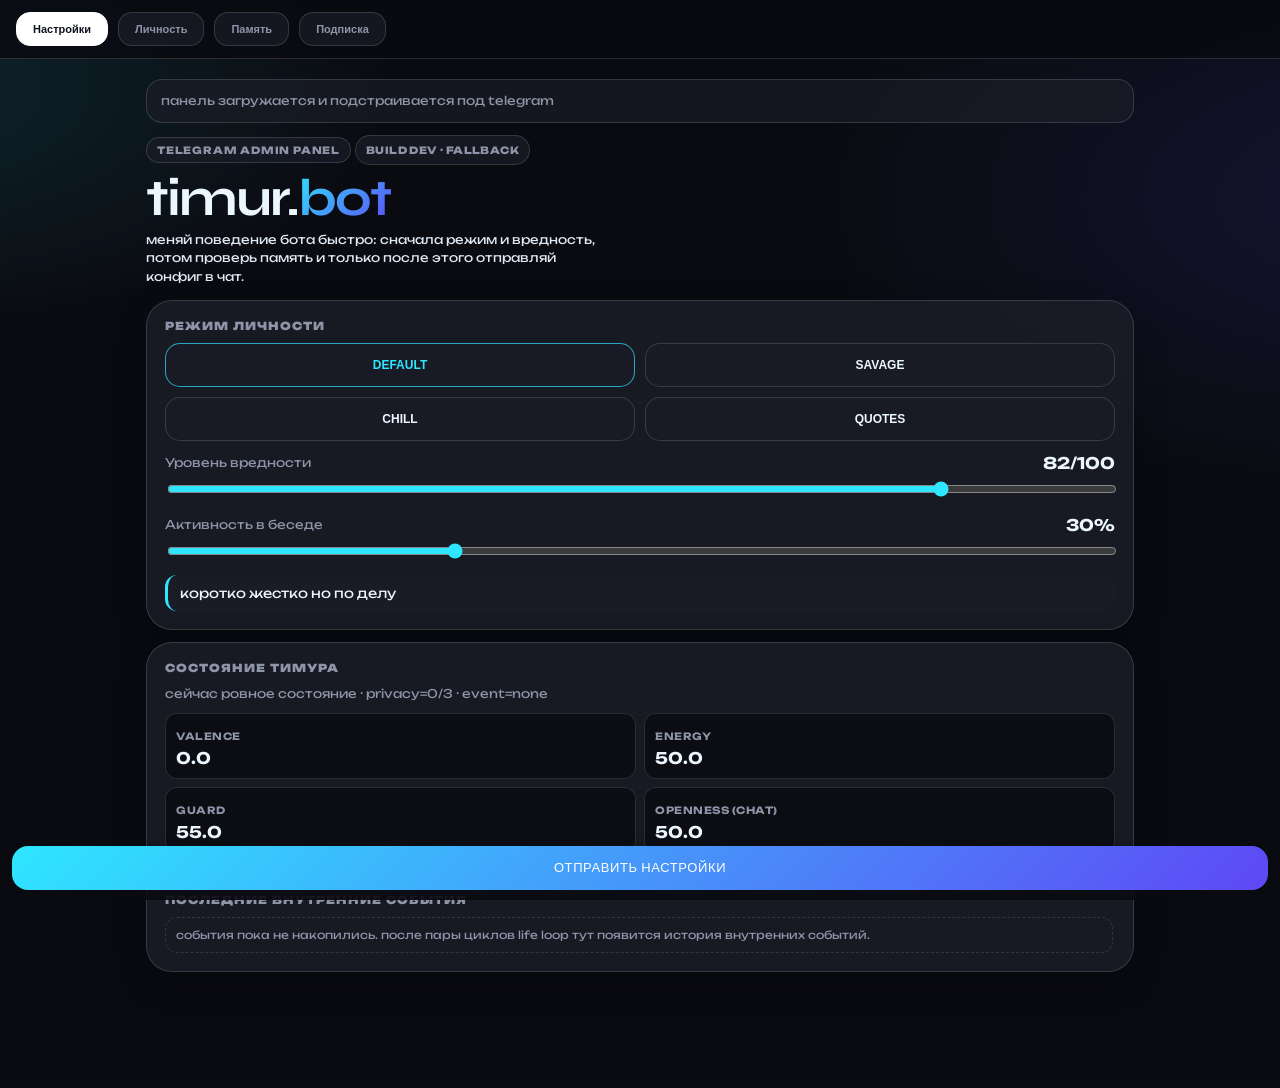
==== commit 4d0ea059: "humor test 1" ====
--- a/miniapp/public/index.html
+++ b/miniapp/public/index.html
@@ -569,6 +569,11 @@
           <b id="heatValue">82/100</b>
         </div>
         <input id="heatRange" type="range" min="0" max="100" value="82" style="width:100%; margin-top:8px; accent-color:#2ee6ff;">
+        <div class="row" style="margin-top:14px">
+          <span class="small">Активность в беседе</span>
+          <b id="participationValue">30%</b>
+        </div>
+        <input id="participationRange" type="range" min="0" max="100" value="30" style="width:100%; margin-top:8px; accent-color:#2ee6ff;">
         <div id="previewText" class="preview"></div>
       </div>
       <div class="card">
@@ -885,6 +890,7 @@
       currentTab: "settings",
       activeMode: launchState.settings?.activeMode || "default",
       heat: launchState.settings?.heat ?? 82,
+      participationRate: Number(launchState.settings?.participationRate ?? 0.30),
       billingMode: "owner",
       activeUsers30d: launchState.billing?.activeUsers30d ?? 0,
       payerCount: launchState.billing?.payerCountOwner ?? 0,
@@ -994,6 +1000,7 @@
         chat_id: state.chatId,
         active_mode: state.activeMode,
         heat: state.heat,
+        participation_rate: state.participationRate,
         selected_member: state.selectedMember,
         ts: new Date().toISOString()
       };
@@ -1114,6 +1121,14 @@
         markDirty();
       };
       document.getElementById("heatValue").textContent = state.heat + "/100";
+      const participationRange = document.getElementById("participationRange");
+      participationRange.value = String(Math.round(state.participationRate * 100));
+      participationRange.oninput = e => {
+        state.participationRate = Number(e.target.value) / 100;
+        document.getElementById("participationValue").textContent = Math.round(state.participationRate * 100) + "%";
+        markDirty();
+      };
+      document.getElementById("participationValue").textContent = Math.round(state.participationRate * 100) + "%";
       document.getElementById("previewText").textContent = state.previewText || "...";
       renderMoodPanel();
     }
